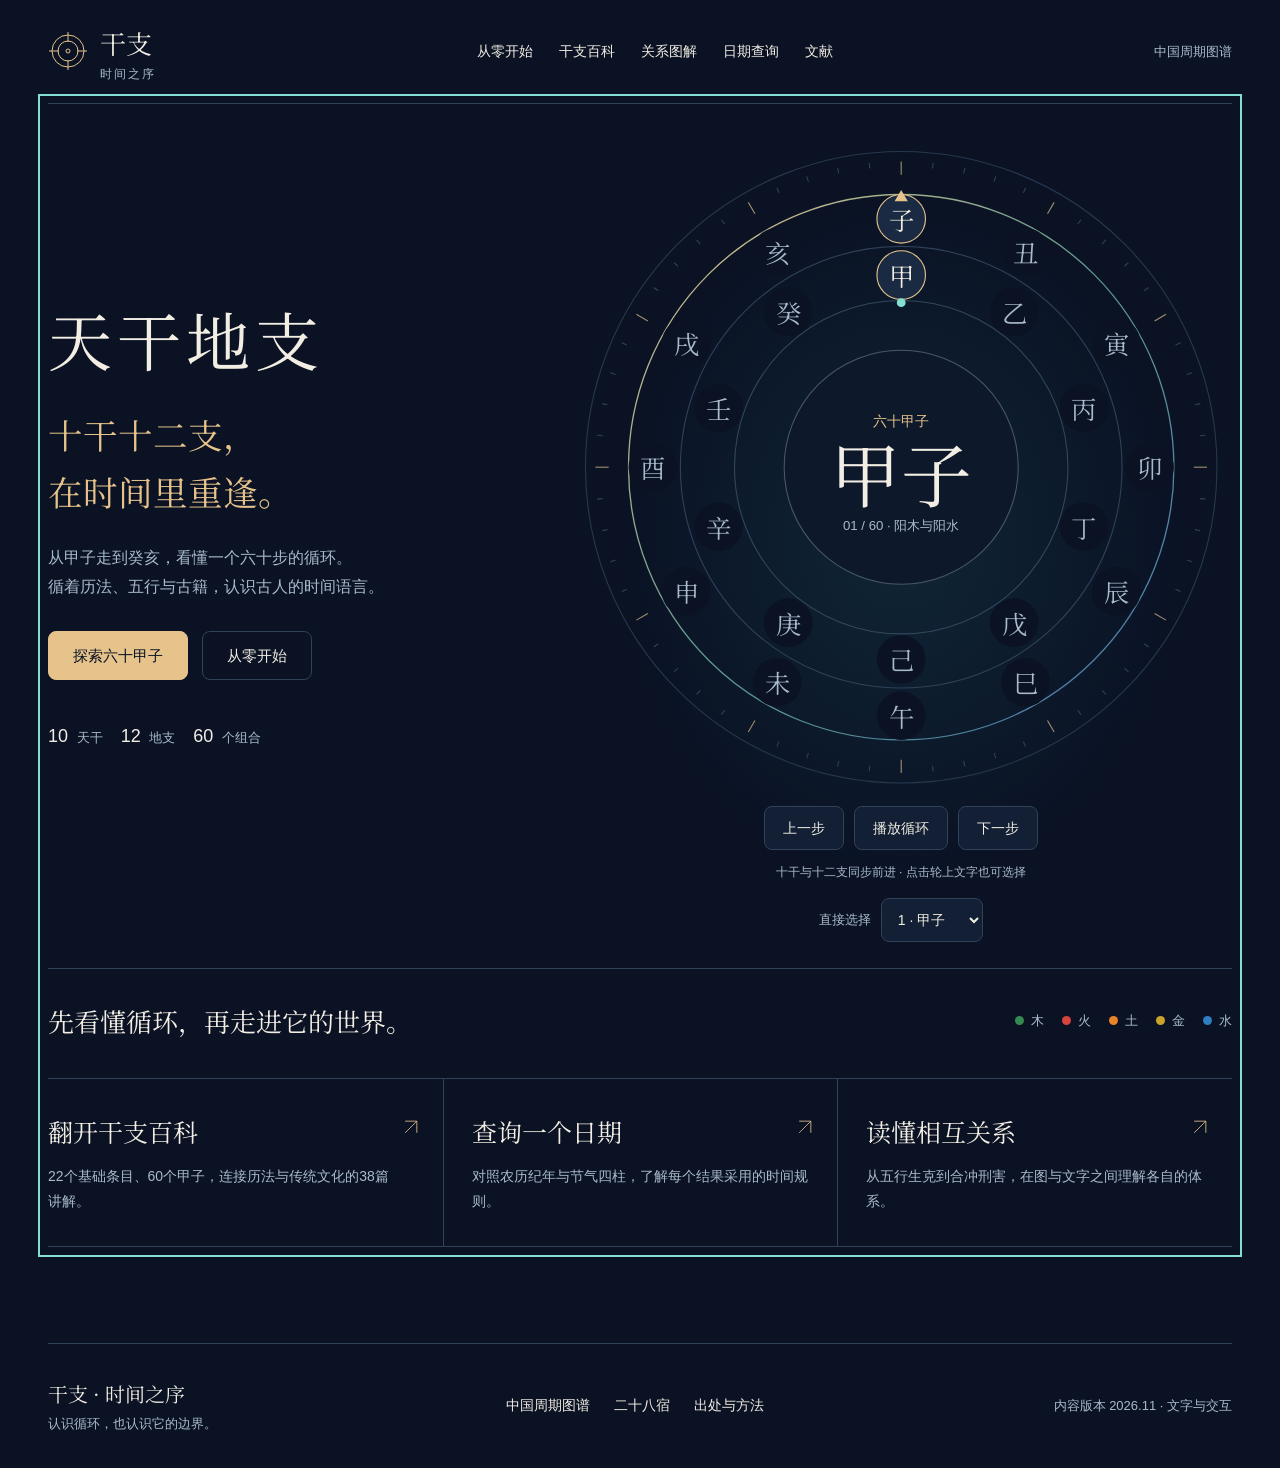
==== ganzhi/index.html @ 9411d193 "feat(ganzhi): build interactive learning and reference website" ====
<!doctype html>
<html lang="zh-CN" data-type="software">
<head>
 <meta charset="utf-8"><meta name="viewport" content="width=device-width,initial-scale=1">
 <meta name="theme-color" content="#0a1224"><meta name="page-type" content="software"><meta name="site-kind" content="software">
 <title>天干地支 · 时间之序</title><meta name="description" content="从十天干、十二地支走进六十甲子。互动循环盘、干支百科、1901—2100日期查询，以及有出处的历法与传统文化讲解。">
 <link rel="icon" href="icon.svg" type="image/svg+xml"><link rel="stylesheet" href="styles.css">
</head>
<body>
 <a class="skip-link" href="#main">跳到正文</a>
 <header class="site-header wrap"><a class="brand" href="#home"><svg viewBox="0 0 40 40" aria-hidden="true"><circle cx="20" cy="20" r="16"/><circle cx="20" cy="20" r="10"/><path d="M20 1v10m0 18v10M1 20h10m18 0h10"/><circle cx="20" cy="20" r="2"/></svg><span>干支<span class="brand-sub">时间之序</span></span></a><nav aria-label="主导航"><a href="#guide/0">从零开始</a><a href="#library">干支百科</a><a href="#relations">关系图解</a><a href="#calendar">日期查询</a><a href="#sources">文献</a></nav><a class="atlas-link" href="../">中国周期图谱</a></header>
 <main id="main" class="wrap" tabindex="-1"><p class="loading" role="status">正在展开时间之序…</p></main>
 <footer class="site-footer wrap"><span>干支 · 时间之序<small>认识循环，也认识它的边界。</small></span><div><a href="../">中国周期图谱</a><a href="../mansions/">二十八宿</a><a href="#sources">出处与方法</a></div><small>内容版本 2026.11 · 文字与交互</small></footer>
 <noscript><p class="wrap">交互需要启用JavaScript。可直接查看<a href="data/content.json">全部文字资料</a>和<a href="data/sources.json">来源清单</a>。</p></noscript>
 <script src="vendor/lunar.js"></script><script type="module" src="app.mjs"></script>
</body></html>
---- ganzhi/styles.css ----
@font-face{font-family:GanZhiSerif;src:url('fonts/noto-serif-sc.woff2') format('woff2');font-display:swap;font-weight:400}
:root{color-scheme:dark;--bg:#0a1224;--panel:#121f34;--raised:#192a42;--ink:#f2eee4;--muted:#a9bacd;--gold:#e6c38b;--cyan:#82dfd2;--line:#304158;--serif:GanZhiSerif,'Noto Serif SC','Songti SC',SimSun,serif;--sans:'Microsoft YaHei','PingFang SC',sans-serif;--radius:14px}
*{box-sizing:border-box}html{scroll-behavior:smooth;scrollbar-color:#627a91 var(--bg);scroll-padding-top:24px}body{margin:0;background:var(--bg);color:var(--ink);font:16px/1.8 var(--sans);-webkit-font-smoothing:antialiased}::selection{background:#e6c38b;color:#0a1224}a{color:inherit;text-decoration:none;text-underline-offset:5px}a:hover{color:var(--cyan)}button,input,select{font:inherit}button,a,input,select{touch-action:manipulation}button{cursor:pointer}button,input,select{color:var(--ink);background:var(--panel);border:1px solid var(--line);border-radius:8px}button{min-height:44px;padding:8px 18px;transition:background .2s,border-color .2s}button:hover{background:var(--raised);border-color:var(--muted)}button:disabled{opacity:.55;cursor:default}input,select{min-height:48px;padding:10px 14px;min-width:0;max-width:100%;caret-color:var(--cyan)}:focus-visible{outline:2px solid var(--cyan);outline-offset:5px}main:focus-visible{outline:2px solid var(--cyan);outline-offset:8px}h1,h2,h3,p{margin:0}h1,h2,h3{text-wrap:balance;font-weight:400}h1,h2{font-family:var(--serif)}h1{font-size:clamp(36px,4.4vw,64px);line-height:1.35}h2{font-size:clamp(25px,2.5vw,36px);line-height:1.5}h3{font-size:20px}p+p{margin-top:16px}small,.small{font-size:13px;line-height:1.8;color:var(--muted)}.wrap{width:min(1320px,calc(100% - 96px));margin-inline:auto}.skip-link{position:fixed;top:-80px;left:12px;background:var(--ink);color:var(--bg);padding:10px;z-index:99}.skip-link:focus{top:10px}.site-header{display:flex;align-items:center;gap:32px;min-height:104px;border-bottom:1px solid var(--line)}.brand{display:flex;align-items:center;gap:12px;font-family:var(--serif);font-size:26px;white-space:nowrap}.brand svg{width:40px;height:40px;fill:none;stroke:var(--gold);stroke-width:1}.brand-sub{font:12px var(--sans);color:var(--muted);display:block;letter-spacing:.16em}.site-header nav{display:flex;gap:26px;margin-inline:auto}.site-header nav a{font-size:14px;min-height:44px;display:flex;align-items:center;position:relative}.site-header nav a[aria-current=page]{color:var(--gold)}.site-header nav a[aria-current=page]:after{content:'';position:absolute;bottom:0;left:0;right:0;height:1px;background:var(--gold)}.atlas-link{font-size:13px;color:var(--muted)}.site-footer{border-top:1px solid var(--line);padding-block:32px;display:flex;align-items:center;justify-content:space-between;gap:24px;margin-top:96px}.site-footer>span{font-family:var(--serif);font-size:20px}.site-footer small{display:block;font-family:var(--sans)}.site-footer div{display:flex;gap:24px;font-size:14px}.loading{padding:120px 0}.button{display:inline-flex;align-items:center;justify-content:center;min-height:48px;padding:10px 24px;border:1px solid var(--line);border-radius:8px;font-size:15px}.button.primary{background:var(--gold);color:var(--bg);border-color:var(--gold)}.button.primary:hover{background:#f5d9aa;color:var(--bg)}.actions{display:flex;gap:14px;flex-wrap:wrap;margin-top:30px}.text-link{color:var(--cyan);border-bottom:1px solid #427d7c;padding-block:8px;display:inline-block}.hero{display:grid;grid-template-columns:.85fr 1.15fr;gap:32px;align-items:center;min-height:660px;padding:32px 0 26px}.hero-copy{padding-bottom:30px}.hero-copy h1{font-size:clamp(54px,5vw,76px);letter-spacing:.08em}.hero-subtitle{font:clamp(24px,2.7vw,39px)/1.65 var(--serif);color:var(--gold);margin-top:24px}.hero-desc{color:var(--muted);max-width:30em;margin-top:24px;font-size:16px}.hero-copy .fact{margin-top:40px;font-size:13px;color:var(--muted)}.hero-copy .fact span{color:var(--ink);font-size:18px;margin-inline:5px}.wheel-shell{position:relative;min-width:0;text-align:center;isolation:isolate}.wheel-shell:before{content:'';position:absolute;inset:7%;border-radius:50%;background:radial-gradient(ellipse,#277b8330,transparent 70%);z-index:-1}.wheel-svg{display:block;width:100%;height:auto;overflow:visible}.wheel-svg text{font-family:var(--serif);text-anchor:middle;dominant-baseline:central;fill:var(--muted);font-size:23px}.wheel-svg .center-name{font-size:64px;fill:var(--ink)}.wheel-svg .center-sub{font:13px var(--sans);fill:var(--gold)}.wheel-svg .center-step{font:12px var(--sans);fill:var(--muted)}.wheel-label.active text{fill:var(--ink)}.wheel-label circle{fill:var(--bg);stroke:transparent}.wheel-label.active circle{fill:var(--raised);stroke:var(--gold)}.wheel-label{cursor:pointer}.wheel-label:focus-visible{outline:2px solid var(--cyan);outline-offset:3px}.wheel-label:focus-visible circle{stroke:var(--cyan);stroke-width:3}.wheel-arm{transition:transform .7s cubic-bezier(.16,1,.3,1);transform-origin:300px 300px}.wheel-controls{display:flex;align-items:center;justify-content:center;gap:10px;margin-top:8px}.wheel-controls button{font-size:14px;min-width:78px}.wheel-caption{font-size:12px;color:var(--muted);margin-top:12px}.element-key{display:flex;gap:18px;flex-wrap:wrap}.element-key span{display:inline-flex;gap:7px;align-items:center;font-size:13px;color:var(--muted)}.dot{display:inline-block;width:9px;height:9px;border-radius:50%;background:var(--element)}.home-intro{border-top:1px solid var(--line);padding-top:32px;display:flex;justify-content:space-between;align-items:center;gap:24px}.home-intro h2{font-size:26px}.home-paths{display:grid;grid-template-columns:repeat(3,1fr);margin-top:38px;border-top:1px solid var(--line);border-bottom:1px solid var(--line)}.path-link{padding:30px 24px 32px 0;position:relative}.path-link+.path-link{border-left:1px solid var(--line);padding-left:28px}.path-link h3{font-family:var(--serif);font-size:25px}.path-link p{color:var(--muted);font-size:14px;margin-top:10px;max-width:25em}.path-link svg{width:20px;height:20px;position:absolute;right:22px;top:38px;fill:none;stroke:var(--gold)}.page-top{padding:54px 0 34px;display:flex;align-items:end;justify-content:space-between;gap:36px}.page-top p{max-width:32em;color:var(--muted);font-size:15px}.page-top h1{max-width:17em}.search-row{display:flex;gap:12px;margin-bottom:20px}.search-row input{flex:1;min-width:0}.search-row select{max-width:220px}.filters{display:flex;gap:8px;flex-wrap:wrap;margin-bottom:14px}.filters button[aria-pressed=true]{background:var(--gold);color:var(--bg);border-color:var(--gold)}.result-status{color:var(--muted);font-size:13px;margin-bottom:18px}.results{display:grid;grid-template-columns:repeat(3,minmax(0,1fr));gap:0 28px}.result{display:block;padding:22px 0;border-top:1px solid var(--line);min-width:0}.result h2{font-size:23px}.result p{color:var(--muted);font-size:14px;margin-top:8px}.result .result-meta{display:flex;gap:12px;color:var(--gold);font-size:12px;margin-top:10px}.empty{padding:64px 0}.read-layout{display:grid;grid-template-columns:210px minmax(0,760px);gap:70px;justify-content:center;padding-top:48px}.read-aside{align-self:start;position:sticky;top:28px}.read-aside>p{font-size:14px;color:var(--muted);margin-bottom:18px}.read-aside a{display:block;padding:8px 0;font-size:14px}.read-aside .toc{margin-top:24px;border-top:1px solid var(--line);padding-top:12px}.article-header{padding-bottom:28px;border-bottom:1px solid var(--line)}.article-header .pronunciation{color:var(--gold);font-size:15px;margin-top:16px}.article-lead{font-size:20px;color:var(--muted);margin-top:20px;line-height:1.9}.article section{padding-top:38px}.article section h2{font-size:27px;margin-bottom:16px}.article section p{font-size:17px;line-height:2;max-width:72ch}.refs{display:flex;gap:12px;flex-wrap:wrap;margin-top:20px}.refs a{font-size:12px;color:var(--cyan);border-bottom:1px solid #345e65;overflow-wrap:anywhere}.evidence-label{font-size:12px;color:var(--gold);margin-top:14px}.related{margin-top:42px;padding-top:24px;border-top:1px solid var(--line)}.related>div{display:flex;gap:12px;flex-wrap:wrap;margin-top:18px}.related a{padding:8px 14px;background:var(--panel);border-radius:8px;font-size:14px}.cycle-layout{display:grid;grid-template-columns:1.1fr 1fr;gap:60px;align-items:center}.cycle-info h1{font-size:64px}.cycle-info .cycle-order{font-size:14px;color:var(--gold);margin-top:12px}.attribute-grid{display:grid;grid-template-columns:1fr 1fr;gap:0 22px;margin:28px 0}.attribute{padding:14px 0;border-top:1px solid var(--line)}.attribute dt{font-size:13px;color:var(--muted)}.attribute dd{margin:4px 0 0;font-size:22px;display:flex;gap:10px;align-items:center}.cycle-info>p{color:var(--muted);font-size:15px}.cycle-rail{display:grid;grid-template-columns:repeat(10,1fr);gap:8px;margin-top:38px}.cycle-rail a{display:flex;align-items:center;justify-content:center;min-height:44px;border:1px solid var(--line);border-radius:6px;font-family:var(--serif);font-size:18px}.cycle-rail a[aria-current=true]{color:var(--bg);background:var(--gold);border-color:var(--gold)}.guide-layout{display:grid;grid-template-columns:1fr 1.05fr;gap:70px;align-items:center;padding-top:36px;min-height:610px}.guide-progress{display:flex;gap:10px;padding-top:32px}.guide-progress a{min-height:44px;min-width:44px;display:grid;place-items:center;border-bottom:1px solid var(--line);color:var(--muted)}.guide-progress a[aria-current=step]{color:var(--gold);border-color:var(--gold)}.guide-copy p{font-size:19px;color:var(--muted);margin-top:26px;line-height:2}.guide-copy h1{font-size:44px}.guide-nav{display:flex;justify-content:space-between;margin-top:30px;border-top:1px solid var(--line);padding-top:24px}.source-list{max-width:1000px}.source-item{padding:28px 0;border-top:1px solid var(--line);scroll-margin-top:30px}.source-item h2{font-size:25px}.source-item p{font-size:15px;color:var(--muted);margin-top:10px}.source-item .status{display:inline-block;font-size:12px;color:var(--cyan);margin-top:10px}.source-item a{color:var(--cyan);overflow-wrap:anywhere}.method-note{background:var(--panel);border-radius:var(--radius);padding:26px 30px;margin:0 0 32px}.method-note p{color:var(--muted);font-size:15px;margin-top:10px}.calendar-layout{display:grid;grid-template-columns:330px 1fr;gap:52px;align-items:start}.calendar-form{background:var(--panel);padding:28px;border-radius:var(--radius)}.calendar-form label{display:block;margin-top:22px;font-size:14px}.calendar-form label:first-of-type{margin-top:0}.calendar-form input,.calendar-form select{width:100%;margin-top:8px;background:var(--bg)}.calendar-form button{width:100%;margin-top:26px;background:var(--gold);color:var(--bg);border-color:var(--gold)}.calendar-form .small{margin-top:20px}.calendar-result h2{font-size:27px}.civil-result{padding:0 0 26px;border-bottom:1px solid var(--line)}.civil-result .civil-date{font-size:22px;margin-top:14px}.civil-result p{color:var(--muted);font-size:14px;margin-top:10px}.pillars{display:grid;grid-template-columns:repeat(4,1fr);gap:14px;margin-top:24px}.pillar{text-align:center;padding:18px 6px;background:var(--panel);border-radius:12px}.pillar small{display:block}.pillar a{font-family:var(--serif);font-size:38px;color:var(--gold);display:block;min-height:50px}.solar-result{padding-top:30px}.calendar-result details{border-top:1px solid var(--line);margin-top:28px;padding-top:18px}.calendar-result summary{cursor:pointer;min-height:44px;color:var(--cyan)}.calendar-result details p{font-size:14px;color:var(--muted)}.notice{padding:18px 22px;background:var(--raised);border-radius:10px;font-size:14px;margin-top:20px}.error{color:#ffbcae}.relations-layout{display:grid;grid-template-columns:1fr 1fr;gap:64px;align-items:start}.relation-svg{width:100%;height:auto}.relation-svg text{fill:var(--ink);font:21px var(--serif);text-anchor:middle;dominant-baseline:central}.relation-svg circle{fill:var(--panel);stroke:var(--line)}.relation-svg .relation-line{stroke:var(--cyan);stroke-width:2;opacity:.65}.relation-options{display:flex;flex-wrap:wrap;gap:8px}.relation-options button[aria-pressed=true]{background:var(--gold);color:var(--bg)}.relation-table{display:grid;grid-template-columns:repeat(2,1fr);gap:0 20px;margin-top:24px}.relation-table p{padding:12px 0;border-top:1px solid var(--line);font-size:23px;font-family:var(--serif);margin:0}.relation-text{font-size:15px;color:var(--muted);margin-top:24px}.scroll-top{margin-top:40px;font-size:14px}.sr-only{position:absolute;width:1px;height:1px;padding:0;margin:-1px;overflow:hidden;clip:rect(0,0,0,0);white-space:nowrap;border:0}
@media(min-width:1500px){.hero{min-height:720px}}@media(max-width:1100px){.wrap{width:calc(100% - 56px)}.site-header{gap:20px;flex-wrap:wrap;padding-block:20px}.site-header nav{gap:20px}.atlas-link{display:none}.hero{gap:10px;min-height:600px}.hero-copy h1{font-size:54px}.cycle-layout{gap:30px}.read-layout{gap:36px;grid-template-columns:170px minmax(0,1fr)}.calendar-layout{gap:28px;grid-template-columns:290px 1fr}.pillars{gap:8px}.pillar a{font-size:30px}.guide-layout{gap:20px}}
@media(max-width:760px){.wrap{width:calc(100% - 36px)}.site-header{padding:20px 0 10px;gap:15px}.brand{font-size:23px}.brand-sub{display:inline;margin-left:12px}.site-header nav{width:100%;gap:0;justify-content:space-between;margin:0}.site-header nav a{font-size:13px}.hero{display:flex;flex-direction:column;gap:6px;padding:38px 0 28px;min-height:0;align-items:stretch}.hero-copy{padding:0}.hero-copy h1{font-size:54px}.hero-subtitle{font-size:27px;margin-top:14px}.hero-subtitle br{display:none}.hero-desc{font-size:14px;margin-top:16px;max-width:32em}.hero-copy .fact{margin-top:20px}.actions{margin-top:24px;gap:10px}.button{font-size:14px;padding:10px 18px}.hero .wheel-shell{margin-top:12px}.wheel-controls{gap:8px}.wheel-controls button{font-size:13px;min-width:74px;padding-inline:10px}.home-intro{display:block;padding-top:26px}.home-intro .element-key{margin-top:18px}.home-paths{display:block;margin-top:28px}.path-link{display:block;padding:24px 30px 24px 0}.path-link+.path-link{border-left:0;border-top:1px solid var(--line);padding-left:0}.path-link h3{font-size:23px}.site-footer{display:block;margin-top:64px;padding-block:26px}.site-footer div{gap:18px;flex-wrap:wrap;margin:20px 0}.page-top{padding:36px 0 26px;display:block}.page-top p{margin-top:16px}.page-top h1{font-size:36px}.search-row{flex-wrap:wrap;gap:8px}.search-row input{flex-basis:70%}.search-row select{max-width:100%;width:100%}.results{grid-template-columns:1fr;gap:0}.result{padding:20px 0}.result h2{font-size:23px}.read-layout{display:flex;flex-direction:column;gap:24px;padding-top:26px}.read-aside{position:static;width:100%}.read-aside>p{display:none}.read-aside .toc{display:none}.read-aside a{display:inline-block;margin-right:20px}.article-lead{font-size:18px}.article section p{font-size:16px;line-height:2}.article section h2{font-size:25px}.article section{padding-top:30px}.cycle-layout{display:flex;flex-direction:column-reverse;gap:16px}.cycle-info{width:100%}.cycle-info h1{font-size:52px}.attribute-grid{margin:20px 0}.cycle-rail{grid-template-columns:repeat(5,1fr);gap:7px;margin-top:26px}.guide-layout{display:flex;flex-direction:column;gap:8px;min-height:0;padding-top:24px;align-items:stretch}.guide-copy h1{font-size:35px}.guide-copy p{font-size:17px;margin-top:18px}.guide-progress{padding-top:24px}.guide-nav{margin-top:26px}.calendar-layout{display:block}.calendar-form{padding:22px}.calendar-result{margin-top:32px}.pillars{gap:7px}.pillar a{font-size:31px}.pillar{padding:16px 4px}.method-note{padding:22px}.relations-layout{display:flex;flex-direction:column-reverse;gap:20px}.relation-table p{font-size:22px}.source-item h2{font-size:23px}.source-item{padding-block:24px}.home-intro h2{font-size:24px}.wheel-caption{font-size:12px}.relation-options button{font-size:13px;padding-inline:12px}}
@media(prefers-reduced-motion:reduce){html{scroll-behavior:auto}*,*:before,*:after{animation:none!important;transition:none!important}}
@media print{body{background:white;color:black}.site-header,.site-footer,.read-aside,.wheel-controls,.actions{display:none}.wrap{width:100%}.read-layout{display:block}.article p,.article-lead,small{color:#222}.article section{break-inside:avoid}a{color:#222;text-decoration:underline}h1,h2{color:black}}

.wheel-select{display:flex;justify-content:center;align-items:center;gap:10px;margin-top:14px;font-size:13px;color:var(--muted)}.wheel-select select{min-height:44px;padding:6px 12px;font-size:14px}.hero-copy .fact span:first-child{margin-left:0}@media(max-width:760px){.wheel-svg .center-sub{font-size:19px}.wheel-svg .center-step{font-size:19px}.wheel-svg text{font-size:25px}}

.toc-mobile{display:none}.toc-mobile summary{cursor:pointer;color:var(--cyan);min-height:44px;padding-block:8px}.toc-mobile a{display:block;min-height:44px;padding-block:8px;font-size:14px}.article section:focus{outline-offset:8px}@media(max-width:760px){.toc-mobile{display:block;border-block:1px solid var(--line);padding:8px 0;margin-bottom:24px}}
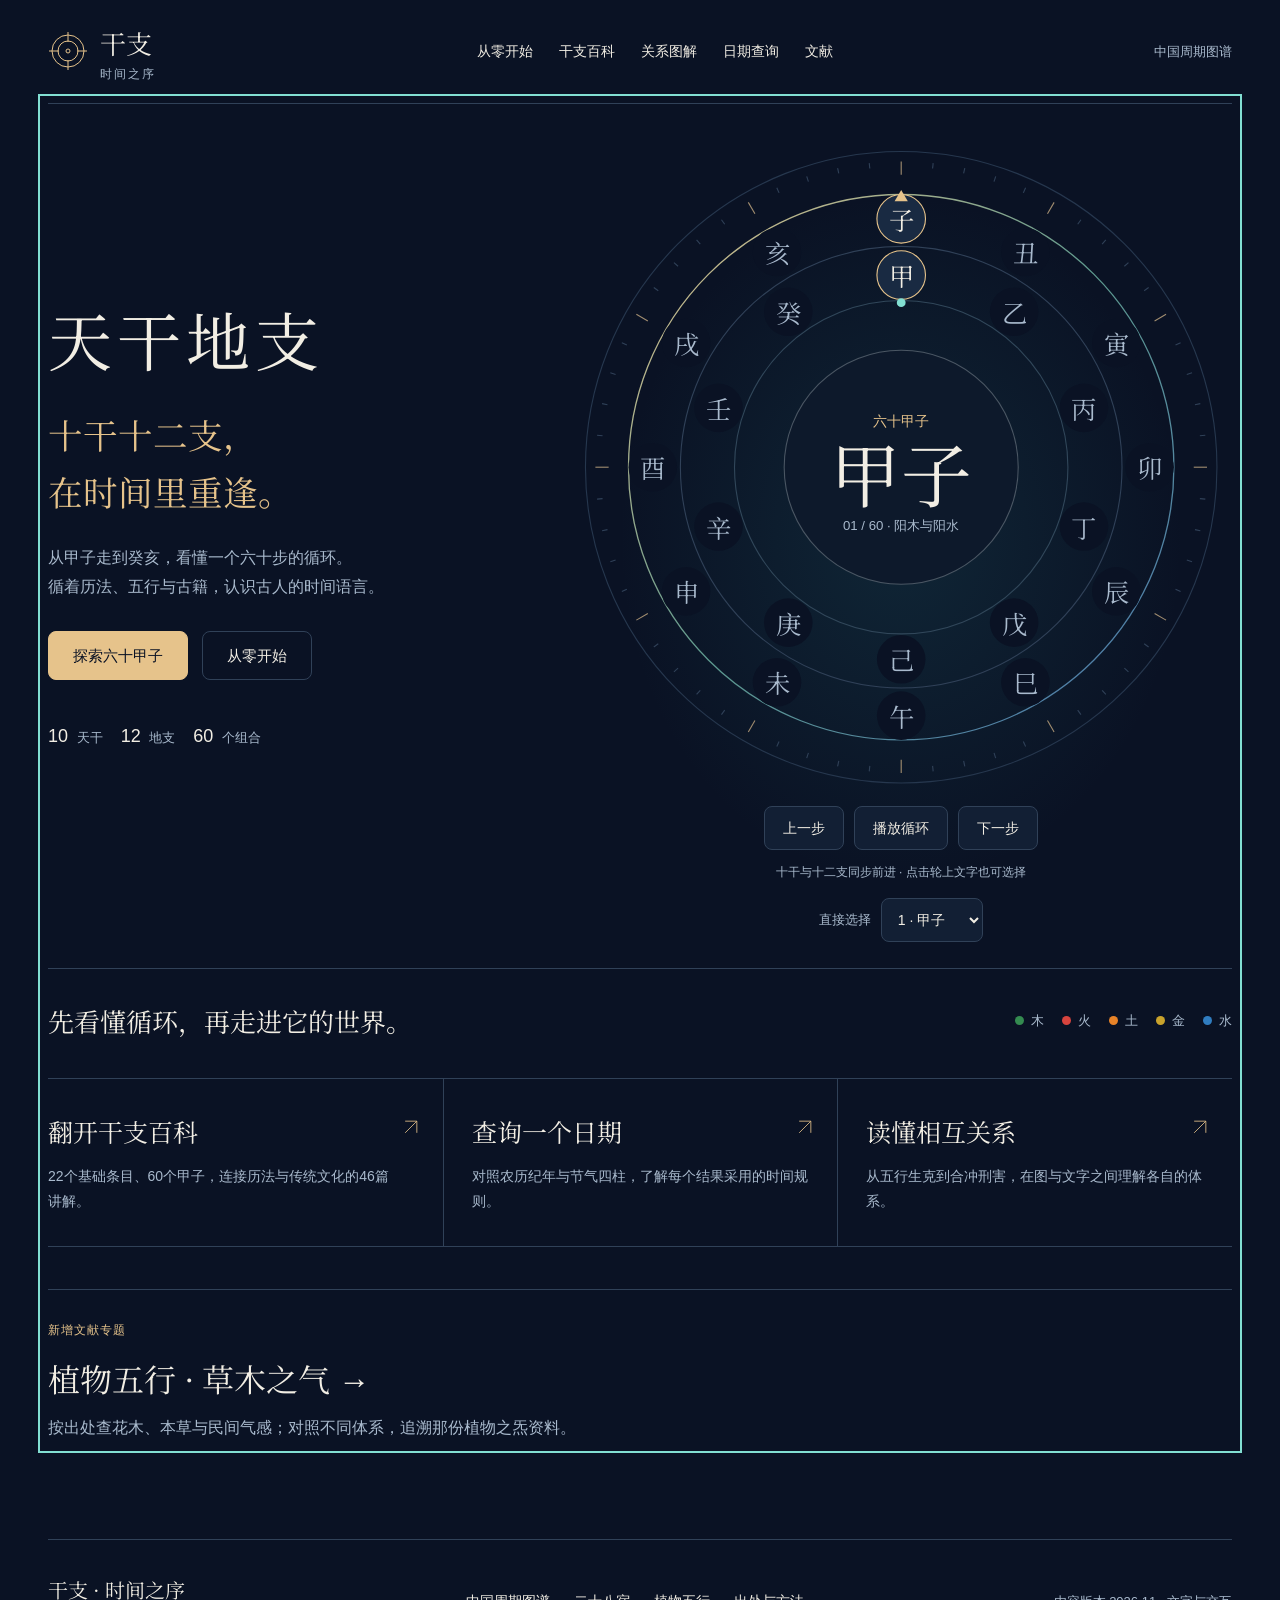
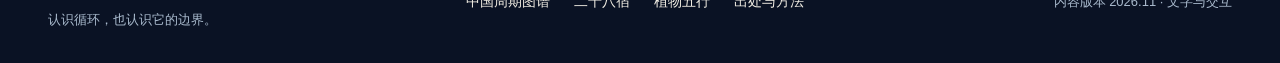
==== commit 3142ed21: "feat: add source-specific plant qi and five-phase research topic" ====
--- a/ganzhi/index.html
+++ b/ganzhi/index.html
@@ -10,7 +10,7 @@
  <a class="skip-link" href="#main">跳到正文</a>
  <header class="site-header wrap"><a class="brand" href="#home"><svg viewBox="0 0 40 40" aria-hidden="true"><circle cx="20" cy="20" r="16"/><circle cx="20" cy="20" r="10"/><path d="M20 1v10m0 18v10M1 20h10m18 0h10"/><circle cx="20" cy="20" r="2"/></svg><span>干支<span class="brand-sub">时间之序</span></span></a><nav aria-label="主导航"><a href="#guide/0">从零开始</a><a href="#library">干支百科</a><a href="#relations">关系图解</a><a href="#calendar">日期查询</a><a href="#sources">文献</a></nav><a class="atlas-link" href="../">中国周期图谱</a></header>
  <main id="main" class="wrap" tabindex="-1"><p class="loading" role="status">正在展开时间之序…</p></main>
- <footer class="site-footer wrap"><span>干支 · 时间之序<small>认识循环，也认识它的边界。</small></span><div><a href="../">中国周期图谱</a><a href="../mansions/">二十八宿</a><a href="#sources">出处与方法</a></div><small>内容版本 2026.11 · 文字与交互</small></footer>
+ <footer class="site-footer wrap"><span>干支 · 时间之序<small>认识循环，也认识它的边界。</small></span><div><a href="../">中国周期图谱</a><a href="../mansions/">二十八宿</a><a href="#plants">植物五行</a><a href="#sources">出处与方法</a></div><small>内容版本 2026.11 · 文字与交互</small></footer>
  <noscript><p class="wrap">交互需要启用JavaScript。可直接查看<a href="data/content.json">全部文字资料</a>和<a href="data/sources.json">来源清单</a>。</p></noscript>
  <script src="vendor/lunar.js"></script><script type="module" src="app.mjs"></script>
 </body></html>
--- a/ganzhi/styles.css
+++ b/ganzhi/styles.css
@@ -9,3 +9,13 @@
 .wheel-select{display:flex;justify-content:center;align-items:center;gap:10px;margin-top:14px;font-size:13px;color:var(--muted)}.wheel-select select{min-height:44px;padding:6px 12px;font-size:14px}.hero-copy .fact span:first-child{margin-left:0}@media(max-width:760px){.wheel-svg .center-sub{font-size:19px}.wheel-svg .center-step{font-size:19px}.wheel-svg text{font-size:25px}}
 
 .toc-mobile{display:none}.toc-mobile summary{cursor:pointer;color:var(--cyan);min-height:44px;padding-block:8px}.toc-mobile a{display:block;min-height:44px;padding-block:8px;font-size:14px}.article section:focus{outline-offset:8px}@media(max-width:760px){.toc-mobile{display:block;border-block:1px solid var(--line);padding:8px 0;margin-bottom:24px}}
+
+[hidden]{display:none!important}
+.read-aside .toc{max-height:calc(100vh - 220px);overflow-y:auto;padding-right:12px;overscroll-behavior:contain}
+.school-reader{margin:28px 0 12px;padding:22px 0;border-bottom:1px solid var(--line);display:grid;grid-template-columns:auto minmax(180px,280px);gap:14px 24px;align-items:center}.school-reader label{font-size:18px;color:var(--gold)}.school-reader p{grid-column:1/-1;font-size:14px;color:var(--muted)}.school-reader a{color:var(--cyan);text-decoration:underline}.school-reader select{width:100%}
+.reference-table{overflow-x:auto;margin-top:24px;max-width:100%;border-block:1px solid var(--line)}.reference-table table{width:100%;border-collapse:collapse;font-size:15px;line-height:1.8;text-align:left}.reference-table th,.reference-table td{padding:13px 16px;border-bottom:1px solid var(--line);white-space:normal;min-width:90px}.reference-table thead th{color:var(--gold);font-weight:400;background:var(--panel)}.reference-table tbody th{font-weight:400;color:var(--cyan)}.reference-table tr:last-child>*{border-bottom:0}
+@media(max-width:760px){.school-reader{grid-template-columns:1fr;gap:10px}.school-reader p{grid-column:auto}.toc-mobile{margin-top:22px}.reference-table th,.reference-table td{padding:10px;min-width:78px;font-size:14px}}
+/* Plant dossier: source-first reading, using the site's five semantic colors. */
+.plant-hero{display:grid;grid-template-columns:1.2fr .8fr;gap:60px;padding:68px 0 52px;align-items:center}.plant-kicker{font-size:12px!important;color:var(--gold)!important;letter-spacing:.08em;margin-bottom:12px}.plant-hero h1{font-size:clamp(46px,5.5vw,80px);line-height:1.35}.plant-lead{color:var(--muted);font-size:18px;line-height:1.9;margin-top:24px}.plant-palette{padding:30px 0 10px;border-top:1px solid var(--line)}.plant-palette>p{font:27px/1.65 var(--serif)}.plant-palette>div{display:flex;gap:12px;height:220px;align-items:end;margin:28px 0 20px}.plant-palette>div>span{flex:1;display:flex;flex-direction:column;align-items:center;gap:18px}.plant-palette i{width:100%;height:calc(110px + var(--order)*17px);display:block;background:linear-gradient(0deg,color-mix(in srgb,var(--element) 16%,transparent),var(--element));border-top:2px solid var(--element);border-radius:60px 60px 2px 2px}.plant-palette b{font:25px var(--serif)}.plant-status{display:flex;gap:22px;align-items:center;border-block:1px solid var(--line);padding:20px 0;font-size:14px}.plant-status>span{color:var(--gold);white-space:nowrap}.plant-status>p{color:var(--muted);flex:1}.plant-status>a{color:var(--cyan);padding:8px 0}.plant-intro,.plant-index,.plant-matrix{padding-top:60px;scroll-margin-top:30px}.plant-intro>p,.plant-matrix>p{color:var(--muted);max-width:65ch;margin-top:14px}.plant-reading{display:grid;grid-template-columns:repeat(3,minmax(0,1fr));gap:32px;margin-top:32px}.plant-reading a{border-top:1px solid var(--line);padding-top:20px}.plant-reading span{color:var(--gold);font-size:12px}.plant-reading h3{font:23px/1.6 var(--serif);margin-top:8px}.plant-reading p{font-size:14px;color:var(--muted);margin-top:10px}.plant-section-heading{display:flex;justify-content:space-between;align-items:center;gap:20px;margin-bottom:24px}.plant-filters{display:grid;grid-template-columns:1.3fr 1fr .8fr auto;align-items:end;gap:16px}.plant-filters label{display:flex;flex-direction:column;gap:10px;font-size:14px;color:var(--muted)}.plant-filters input,.plant-filters select{width:100%;font-size:15px}.plant-filter-note{font-size:13px;color:var(--muted);margin:14px 0 8px}.plant-row{display:grid;grid-template-columns:minmax(0,1fr) 190px 105px;gap:32px;padding:26px 0;border-top:1px solid var(--line);align-items:center}.plant-row h3{font:27px var(--serif)}.plant-row h3 span{font:16px var(--sans);color:var(--gold);padding-left:6px}.plant-row p:not(.plant-kicker){color:var(--muted);font-size:14px;margin-top:10px;max-width:55ch}.plant-classification>div{display:flex;flex-wrap:wrap;gap:8px;margin-top:6px}.phase-chip{display:inline-flex;align-items:center;gap:8px;font-size:17px;color:var(--ink);white-space:nowrap}.phase-chip i{display:inline-block;width:10px;height:10px;border-radius:50%;background:var(--element);box-shadow:0 0 0 4px color-mix(in srgb,var(--element) 14%,transparent)}.plant-unset{font-size:15px;color:var(--muted)}.plant-read{font-size:14px;color:var(--cyan);min-height:44px;display:flex;align-items:center}.plant-matrix caption{text-align:left;padding-bottom:16px;color:var(--muted);font-size:14px}.plant-matrix table{min-width:660px}.plant-matrix td a{display:block;min-height:44px;padding:8px 0;color:var(--ink);font:21px var(--serif)}.plant-matrix td small{display:block;font:12px/1.8 var(--sans);color:var(--muted)}.plant-matrix th:first-child{min-width:145px}.plant-home-link{margin-top:42px;padding-top:30px;border-top:1px solid var(--line)}.plant-home-link>p:last-child{color:var(--muted);margin-top:12px}.library-topic-link{margin-bottom:24px}.plant-detail .attribute dd{flex-wrap:wrap}.plant-detail .article-header .plant-kicker{margin-bottom:20px}.plant-detail .article{min-width:0}
+@media(max-width:1000px){.plant-filters{grid-template-columns:1fr 1fr}.plant-hero{gap:32px}.plant-row{grid-template-columns:minmax(0,1fr) 170px;gap:18px}.plant-read{grid-column:1/-1}.plant-status{flex-wrap:wrap}.plant-status p{flex-basis:65%}}
+@media(max-width:760px){.plant-hero{grid-template-columns:1fr;padding:36px 0;gap:34px}.plant-hero h1{font-size:52px}.plant-lead{font-size:16px}.plant-palette>div{height:120px;gap:16px;margin-top:18px}.plant-palette i{height:calc(38px + var(--order)*8px)}.plant-palette>p{font-size:21px}.plant-palette>p br{display:none}.plant-palette>p small{margin-left:14px}.plant-status{display:block}.plant-status>p{margin:10px 0}.plant-status>a{display:inline-block}.plant-reading{grid-template-columns:1fr;gap:24px}.plant-intro,.plant-index,.plant-matrix{padding-top:40px}.plant-section-heading{display:block}.plant-section-heading>span{display:block;margin-top:10px}.plant-filters{grid-template-columns:1fr;gap:14px}.plant-row{grid-template-columns:1fr;gap:12px}.plant-classification{border-left:2px solid var(--line);padding-left:16px}.plant-row p:not(.plant-kicker){margin-top:8px}.plant-read{grid-column:auto}.plant-row h3{font-size:26px}.plant-detail .attribute-grid{grid-template-columns:1fr 1fr;gap:14px}.plant-home-link h2{font-size:25px}}
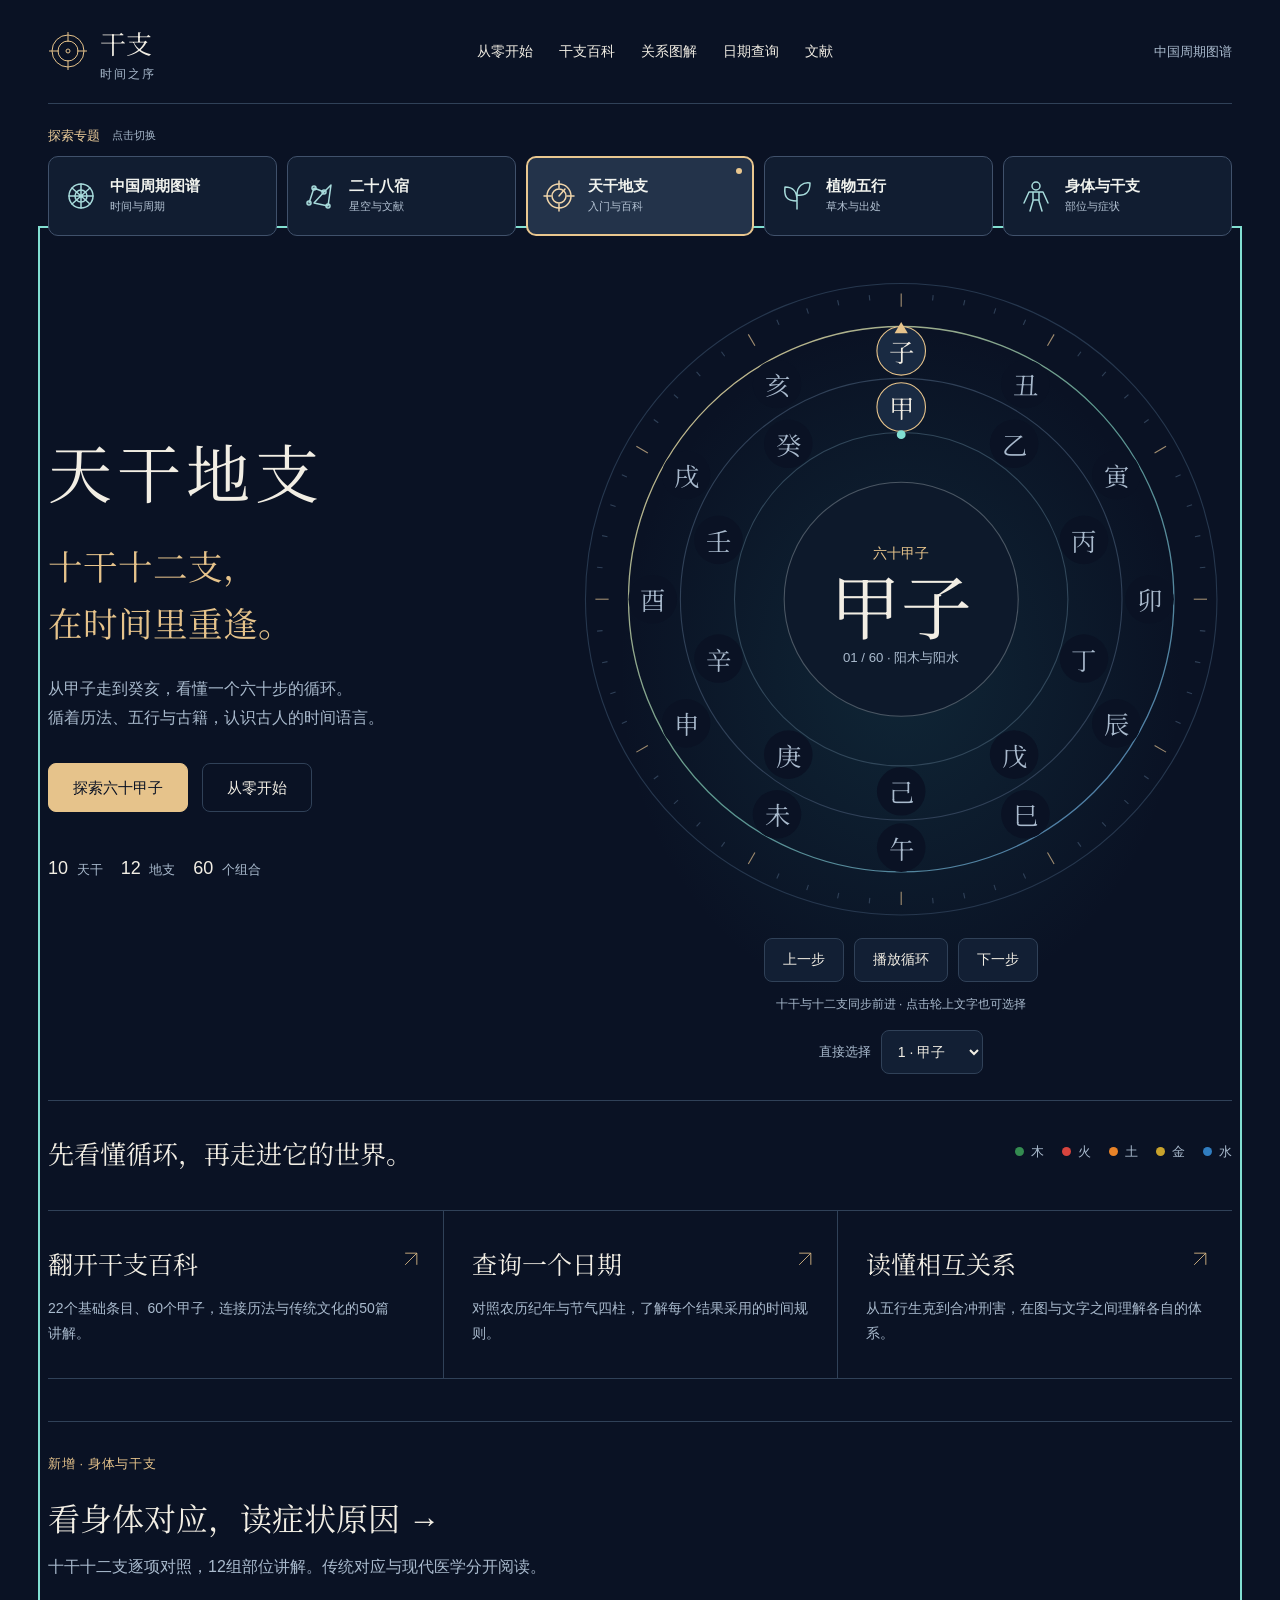
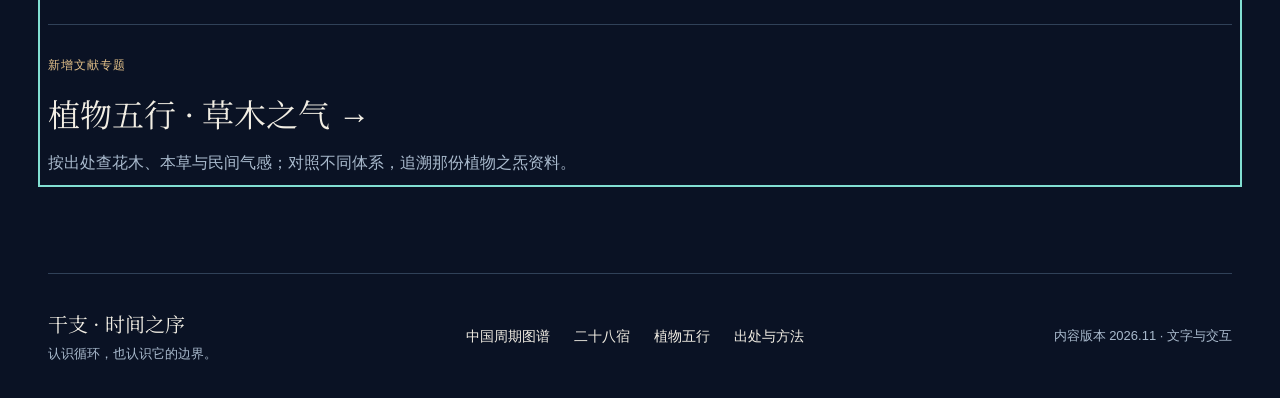
==== commit 13dea66c: "feat: explain body correspondences and add prominent topic navigation" ====
--- a/ganzhi/index.html
+++ b/ganzhi/index.html
@@ -5,12 +5,13 @@
  <meta name="theme-color" content="#0a1224"><meta name="page-type" content="software"><meta name="site-kind" content="software">
  <title>天干地支 · 时间之序</title><meta name="description" content="从十天干、十二地支走进六十甲子。互动循环盘、干支百科、1901—2100日期查询，以及有出处的历法与传统文化讲解。">
  <link rel="icon" href="icon.svg" type="image/svg+xml"><link rel="stylesheet" href="styles.css">
-</head>
+<link rel="stylesheet" href="../shared/topics.css"></head>
 <body>
  <a class="skip-link" href="#main">跳到正文</a>
  <header class="site-header wrap"><a class="brand" href="#home"><svg viewBox="0 0 40 40" aria-hidden="true"><circle cx="20" cy="20" r="16"/><circle cx="20" cy="20" r="10"/><path d="M20 1v10m0 18v10M1 20h10m18 0h10"/><circle cx="20" cy="20" r="2"/></svg><span>干支<span class="brand-sub">时间之序</span></span></a><nav aria-label="主导航"><a href="#guide/0">从零开始</a><a href="#library">干支百科</a><a href="#relations">关系图解</a><a href="#calendar">日期查询</a><a href="#sources">文献</a></nav><a class="atlas-link" href="../">中国周期图谱</a></header>
+<!-- topic-switcher:start --><nav class="topic-switcher" aria-label="专题切换" data-topic-site="ganzhi"><p>探索专题<span>点击切换</span></p><div><a href="../" data-topic="atlas"><svg viewBox="0 0 32 32" aria-hidden="true"><circle cx="16" cy="16" r="12"/><path d="M4 16h24M16 4v24M7 8l18 16M7 24 25 8"/><circle cx="16" cy="16" r="6"/></svg><span><strong>中国周期图谱</strong><small>时间与周期</small></span></a><a href="../mansions/" data-topic="mansions"><svg viewBox="0 0 32 32" aria-hidden="true"><path d="m5 23 5-15 10 4 7-7-3 21-14-3 10-11"/><circle cx="10" cy="8" r="2"/><circle cx="20" cy="12" r="2"/><circle cx="24" cy="26" r="2"/><circle cx="5" cy="23" r="2"/></svg><span><strong>二十八宿</strong><small>星空与文献</small></span></a><a href="#home" data-topic="ganzhi"><svg viewBox="0 0 32 32" aria-hidden="true"><circle cx="16" cy="16" r="12"/><circle cx="16" cy="16" r="7"/><path d="M16 1v7m0 16v7M1 16h7m16 0h7M16 16l6-7"/></svg><span><strong>天干地支</strong><small>入门与百科</small></span></a><a href="#plants" data-topic="plants"><svg viewBox="0 0 32 32" aria-hidden="true"><path d="M16 29V13M16 21C5 21 3 16 4 7c9 0 12 5 12 14Zm0-6C16 6 22 2 29 3c0 9-4 13-13 12Z"/></svg><span><strong>植物五行</strong><small>草木与出处</small></span></a><a href="#body" data-topic="body"><svg viewBox="0 0 32 32" aria-hidden="true"><circle cx="16" cy="6" r="4"/><path d="M9 12h14l5 11M9 12 4 23m9-10v8l-3 10m9-18v8l3 10M13 20h6"/></svg><span><strong>身体与干支</strong><small>部位与症状</small></span></a></div></nav><!-- topic-switcher:end -->
  <main id="main" class="wrap" tabindex="-1"><p class="loading" role="status">正在展开时间之序…</p></main>
  <footer class="site-footer wrap"><span>干支 · 时间之序<small>认识循环，也认识它的边界。</small></span><div><a href="../">中国周期图谱</a><a href="../mansions/">二十八宿</a><a href="#plants">植物五行</a><a href="#sources">出处与方法</a></div><small>内容版本 2026.11 · 文字与交互</small></footer>
  <noscript><p class="wrap">交互需要启用JavaScript。可直接查看<a href="data/content.json">全部文字资料</a>和<a href="data/sources.json">来源清单</a>。</p></noscript>
  <script src="vendor/lunar.js"></script><script type="module" src="app.mjs"></script>
-</body></html>
+<script type="module" src="../shared/topics.mjs"></script></body></html>
--- a/ganzhi/styles.css
+++ b/ganzhi/styles.css
@@ -19,3 +19,7 @@
 .plant-hero{display:grid;grid-template-columns:1.2fr .8fr;gap:60px;padding:68px 0 52px;align-items:center}.plant-kicker{font-size:12px!important;color:var(--gold)!important;letter-spacing:.08em;margin-bottom:12px}.plant-hero h1{font-size:clamp(46px,5.5vw,80px);line-height:1.35}.plant-lead{color:var(--muted);font-size:18px;line-height:1.9;margin-top:24px}.plant-palette{padding:30px 0 10px;border-top:1px solid var(--line)}.plant-palette>p{font:27px/1.65 var(--serif)}.plant-palette>div{display:flex;gap:12px;height:220px;align-items:end;margin:28px 0 20px}.plant-palette>div>span{flex:1;display:flex;flex-direction:column;align-items:center;gap:18px}.plant-palette i{width:100%;height:calc(110px + var(--order)*17px);display:block;background:linear-gradient(0deg,color-mix(in srgb,var(--element) 16%,transparent),var(--element));border-top:2px solid var(--element);border-radius:60px 60px 2px 2px}.plant-palette b{font:25px var(--serif)}.plant-status{display:flex;gap:22px;align-items:center;border-block:1px solid var(--line);padding:20px 0;font-size:14px}.plant-status>span{color:var(--gold);white-space:nowrap}.plant-status>p{color:var(--muted);flex:1}.plant-status>a{color:var(--cyan);padding:8px 0}.plant-intro,.plant-index,.plant-matrix{padding-top:60px;scroll-margin-top:30px}.plant-intro>p,.plant-matrix>p{color:var(--muted);max-width:65ch;margin-top:14px}.plant-reading{display:grid;grid-template-columns:repeat(3,minmax(0,1fr));gap:32px;margin-top:32px}.plant-reading a{border-top:1px solid var(--line);padding-top:20px}.plant-reading span{color:var(--gold);font-size:12px}.plant-reading h3{font:23px/1.6 var(--serif);margin-top:8px}.plant-reading p{font-size:14px;color:var(--muted);margin-top:10px}.plant-section-heading{display:flex;justify-content:space-between;align-items:center;gap:20px;margin-bottom:24px}.plant-filters{display:grid;grid-template-columns:1.3fr 1fr .8fr auto;align-items:end;gap:16px}.plant-filters label{display:flex;flex-direction:column;gap:10px;font-size:14px;color:var(--muted)}.plant-filters input,.plant-filters select{width:100%;font-size:15px}.plant-filter-note{font-size:13px;color:var(--muted);margin:14px 0 8px}.plant-row{display:grid;grid-template-columns:minmax(0,1fr) 190px 105px;gap:32px;padding:26px 0;border-top:1px solid var(--line);align-items:center}.plant-row h3{font:27px var(--serif)}.plant-row h3 span{font:16px var(--sans);color:var(--gold);padding-left:6px}.plant-row p:not(.plant-kicker){color:var(--muted);font-size:14px;margin-top:10px;max-width:55ch}.plant-classification>div{display:flex;flex-wrap:wrap;gap:8px;margin-top:6px}.phase-chip{display:inline-flex;align-items:center;gap:8px;font-size:17px;color:var(--ink);white-space:nowrap}.phase-chip i{display:inline-block;width:10px;height:10px;border-radius:50%;background:var(--element);box-shadow:0 0 0 4px color-mix(in srgb,var(--element) 14%,transparent)}.plant-unset{font-size:15px;color:var(--muted)}.plant-read{font-size:14px;color:var(--cyan);min-height:44px;display:flex;align-items:center}.plant-matrix caption{text-align:left;padding-bottom:16px;color:var(--muted);font-size:14px}.plant-matrix table{min-width:660px}.plant-matrix td a{display:block;min-height:44px;padding:8px 0;color:var(--ink);font:21px var(--serif)}.plant-matrix td small{display:block;font:12px/1.8 var(--sans);color:var(--muted)}.plant-matrix th:first-child{min-width:145px}.plant-home-link{margin-top:42px;padding-top:30px;border-top:1px solid var(--line)}.plant-home-link>p:last-child{color:var(--muted);margin-top:12px}.library-topic-link{margin-bottom:24px}.plant-detail .attribute dd{flex-wrap:wrap}.plant-detail .article-header .plant-kicker{margin-bottom:20px}.plant-detail .article{min-width:0}
 @media(max-width:1000px){.plant-filters{grid-template-columns:1fr 1fr}.plant-hero{gap:32px}.plant-row{grid-template-columns:minmax(0,1fr) 170px;gap:18px}.plant-read{grid-column:1/-1}.plant-status{flex-wrap:wrap}.plant-status p{flex-basis:65%}}
 @media(max-width:760px){.plant-hero{grid-template-columns:1fr;padding:36px 0;gap:34px}.plant-hero h1{font-size:52px}.plant-lead{font-size:16px}.plant-palette>div{height:120px;gap:16px;margin-top:18px}.plant-palette i{height:calc(38px + var(--order)*8px)}.plant-palette>p{font-size:21px}.plant-palette>p br{display:none}.plant-palette>p small{margin-left:14px}.plant-status{display:block}.plant-status>p{margin:10px 0}.plant-status>a{display:inline-block}.plant-reading{grid-template-columns:1fr;gap:24px}.plant-intro,.plant-index,.plant-matrix{padding-top:40px}.plant-section-heading{display:block}.plant-section-heading>span{display:block;margin-top:10px}.plant-filters{grid-template-columns:1fr;gap:14px}.plant-row{grid-template-columns:1fr;gap:12px}.plant-classification{border-left:2px solid var(--line);padding-left:16px}.plant-row p:not(.plant-kicker){margin-top:8px}.plant-read{grid-column:auto}.plant-row h3{font-size:26px}.plant-detail .attribute-grid{grid-template-columns:1fr 1fr;gap:14px}.plant-home-link h2{font-size:25px}}
+/* Body dossier: diagram is navigation, never a risk map. */
+.body-hero{padding:54px 0 42px;max-width:1000px}.body-kicker{font-size:13px!important;color:var(--gold);margin-bottom:18px;letter-spacing:.05em}.body-hero h1{font-size:clamp(40px,4.8vw,70px)}.body-lead{font-size:18px;color:var(--muted);line-height:1.9;margin-top:24px}.body-reading-note{display:flex;gap:24px;align-items:baseline;border-block:1px solid var(--line);padding:22px 0}.body-reading-note strong{color:var(--gold);font-weight:400;white-space:nowrap}.body-reading-note p{font-size:15px;color:var(--muted);max-width:72ch}.body-map-section{display:grid;grid-template-columns:.85fr 1.15fr;gap:60px;padding-top:48px;scroll-margin-top:30px}.body-map{align-self:start;position:sticky;top:24px}.body-section-title{display:flex;align-items:baseline;justify-content:space-between;gap:24px}.body-section-title>span{font-size:13px;color:var(--muted)}.body-figure{width:100%;display:block;max-height:630px}.body-anatomy{fill:url(#body-fill);stroke:#638f99;stroke-width:1.5}.body-guide-line{stroke-dasharray:4 6;fill:none;opacity:.45}.body-leader{stroke:#638f99;stroke-width:1;stroke-dasharray:2 4}.body-pin{fill:#102b3c;stroke:#84d9cd;stroke-width:1.3;transition:fill .2s}.body-dot{fill:#c8f4ec}.body-figure text{fill:var(--ink);font:17px var(--sans)}.body-figure a:hover .body-pin,.body-figure a:focus .body-pin{fill:#357b80;stroke-width:3}.body-figure a:focus{outline:2px solid var(--cyan);outline-offset:6px}.body-region-list{display:grid;grid-template-columns:1fr 1fr;gap:0 28px}.body-region-list>a{display:flex;align-items:baseline;gap:12px;padding:22px 0;border-top:1px solid var(--line)}.body-region-list h3{font:21px/1.65 var(--serif)}.body-region-list p{font-size:13px;line-height:1.9;color:var(--muted);margin-top:8px}.body-region-number{font-size:11px;color:var(--gold)}.body-region-list>a>span:last-child{color:var(--cyan);margin-left:auto}.body-correspondence,.body-phase-section,.body-readings{padding-top:64px;scroll-margin-top:28px}.body-filter{display:grid;grid-template-columns:1fr 1.2fr auto;gap:18px;align-items:end;margin-top:28px}.body-filter label{display:flex;flex-direction:column;gap:10px;color:var(--muted);font-size:14px}.body-filter select,.body-filter input{width:100%}.body-system-note{font-size:14px;color:var(--muted);margin-top:20px;max-width:75ch}.body-results{display:grid;grid-template-columns:repeat(3,minmax(0,1fr));gap:0 28px}.body-entry-link{border-top:1px solid var(--line);padding:22px 0;min-width:0}.body-phase{display:inline-flex;align-items:center;gap:9px;font-size:17px;color:var(--gold)}.body-phase i{width:10px;height:10px;display:inline-block;border-radius:50%;background:var(--element)}.body-entry-link h3{font:25px/1.7 var(--serif);margin-top:10px}.body-entry-link>span:last-child{display:block;color:var(--muted);font-size:12px;margin-top:10px}.body-entry-link b{color:var(--cyan);font-weight:400}.body-phase-section>p{color:var(--muted);max-width:75ch;margin-top:16px}.body-readings>div{display:grid;grid-template-columns:1fr 1fr;gap:0 32px;margin-top:24px}.body-readings a{border-top:1px solid var(--line);padding:24px 0}.body-readings h3{font:23px/1.7 var(--serif)}.body-readings p{color:var(--muted);font-size:14px;margin-top:8px}.body-detail .article{min-width:0}.body-entry-phase{margin-top:18px;display:flex;align-items:center;gap:20px;flex-wrap:wrap}.body-detail section h3{font-size:20px;margin:24px 0 8px}.body-detail .body-evidence{color:var(--gold);font-size:13px;margin-bottom:12px}.body-related-regions{display:flex;flex-wrap:wrap;gap:12px;margin-top:24px}.body-related-regions a{display:inline-block;padding:10px 14px;border:1px solid var(--line);border-radius:7px;color:var(--cyan);font-size:14px;min-height:44px}.body-detail .body-care-callout{padding:24px 26px;margin-top:28px;border-left:3px solid #dba06b;background:#172030}.body-detail .body-care-callout h2{font-size:23px;color:#f3c69c}.body-detail .body-care-callout p{font-size:16px}.body-home-link{margin-top:42px;border-top:1px solid var(--line);padding-top:30px}.body-home-link>p:last-child{color:var(--muted);margin-top:12px}
+@media(max-width:1100px){.body-map-section{grid-template-columns:.9fr 1.1fr;gap:28px}.body-region-list{grid-template-columns:1fr}.body-results{grid-template-columns:repeat(2,minmax(0,1fr))}.body-section-title{display:block}.body-section-title>span{display:block;margin-top:8px}}
+@media(max-width:760px){.body-hero{padding:36px 0 30px}.body-hero h1{font-size:40px}.body-lead{font-size:16px}.body-reading-note{display:block;padding:20px 0}.body-reading-note p{margin-top:10px}.body-map-section{display:block;padding-top:34px}.body-map{position:static}.body-figure{max-height:430px}.body-region-list{margin-top:24px;grid-template-columns:1fr 1fr;gap:0 18px}.body-region-list>a{gap:8px;padding:18px 0}.body-region-list h3{font-size:19px}.body-region-number{display:none}.body-region-list p{font-size:12px}.body-correspondence,.body-phase-section,.body-readings{padding-top:42px}.body-filter{grid-template-columns:1fr;gap:14px}.body-results{grid-template-columns:1fr}.body-entry-link h3{font-size:24px}.body-readings>div{grid-template-columns:1fr}.body-detail .body-care-callout{padding:20px 18px}.body-detail .body-care-callout p{font-size:15px}.body-home-link h2{font-size:25px}}
--- a/shared/topics.css
+++ b/shared/topics.css
@@ -0,0 +1,7 @@
+/* Shared navigation uses its own tokens to remain legible in each site's theme. */
+.topic-switcher{box-sizing:border-box;width:min(1320px,calc(100% - 96px));margin:22px auto 0;padding:0;color:#eef1ed;font-family:system-ui,"Microsoft YaHei",sans-serif}.topic-switcher *{box-sizing:border-box}.topic-switcher>p{display:flex;gap:12px;align-items:center;margin:0 0 10px;font-size:13px;color:#eacb98;line-height:1.5}.topic-switcher>p>span{color:#a5b6c9;font-size:11px}.topic-switcher>div{display:grid;grid-template-columns:repeat(5,minmax(0,1fr));gap:10px}.topic-switcher a{display:flex;align-items:center;gap:13px;min-height:80px;padding:14px 16px;border:1px solid #40516b;border-radius:10px;background:#111d31;color:#f1f3ee;text-decoration:none;position:relative;transition:border-color .18s,background .18s}.topic-switcher a:hover{border-color:#89d7d1;background:#1b2c42;color:#fff}.topic-switcher a[aria-current=page]{border:2px solid #e9c78f;background:#23334a;padding:13px 15px}.topic-switcher a[aria-current=page]:after{content:'';position:absolute;right:10px;top:10px;width:6px;height:6px;border-radius:50%;background:#e9c78f}.topic-switcher svg{display:block;flex:0 0 32px;width:32px;height:32px;fill:none;stroke:#a7dbdb;stroke-width:1.5;stroke-linecap:round;stroke-linejoin:round}.topic-switcher a[aria-current=page] svg{stroke:#f0d5aa}.topic-switcher strong{display:block;font-size:15px;font-weight:600;line-height:1.6;white-space:nowrap}.topic-switcher small{display:block;font-size:11px;line-height:1.7;color:#b4c3d4;white-space:nowrap}.topic-switcher a:focus-visible{outline:3px solid #89e9df;outline-offset:4px}
+@media(max-width:1100px){.topic-switcher{width:calc(100% - 56px)}.topic-switcher a{gap:8px;padding:12px 10px}.topic-switcher a[aria-current=page]{padding:11px 9px}.topic-switcher svg{flex-basis:27px;width:27px;height:27px}.topic-switcher strong{font-size:13px}.topic-switcher small{font-size:10px}}
+@media(max-width:760px){.topic-switcher{width:calc(100% - 36px);margin-top:18px}.topic-switcher>div{grid-template-columns:repeat(2,minmax(0,1fr));gap:8px}.topic-switcher a{min-height:64px;padding:10px 12px;gap:12px}.topic-switcher a[aria-current=page]{padding:9px 11px}.topic-switcher a:last-child{grid-column:1/-1}.topic-switcher strong{font-size:14px}.topic-switcher small{font-size:10px}.topic-switcher svg{width:28px;height:28px;flex-basis:28px}.topic-switcher a:last-child>span{display:flex;align-items:center;gap:14px}}
+@media(prefers-reduced-motion:reduce){.topic-switcher a{transition:none}}
+@media print{.topic-switcher{display:none}}
+@media(max-width:760px){.topic-switcher[data-topic-site=mansions]>div{grid-template-columns:repeat(5,minmax(0,1fr));gap:6px}.topic-switcher[data-topic-site=mansions] a{flex-direction:column;justify-content:center;gap:6px;padding:9px 4px;min-height:86px;text-align:center}.topic-switcher[data-topic-site=mansions] a[aria-current=page]{padding:8px 3px}.topic-switcher[data-topic-site=mansions] a:last-child{grid-column:auto}.topic-switcher[data-topic-site=mansions] a:last-child>span{display:block}.topic-switcher[data-topic-site=mansions] strong{font-size:12px;white-space:normal;line-height:1.5}.topic-switcher[data-topic-site=mansions] small{display:none}.topic-switcher[data-topic-site=mansions] svg{width:26px;height:26px;flex-basis:26px}}
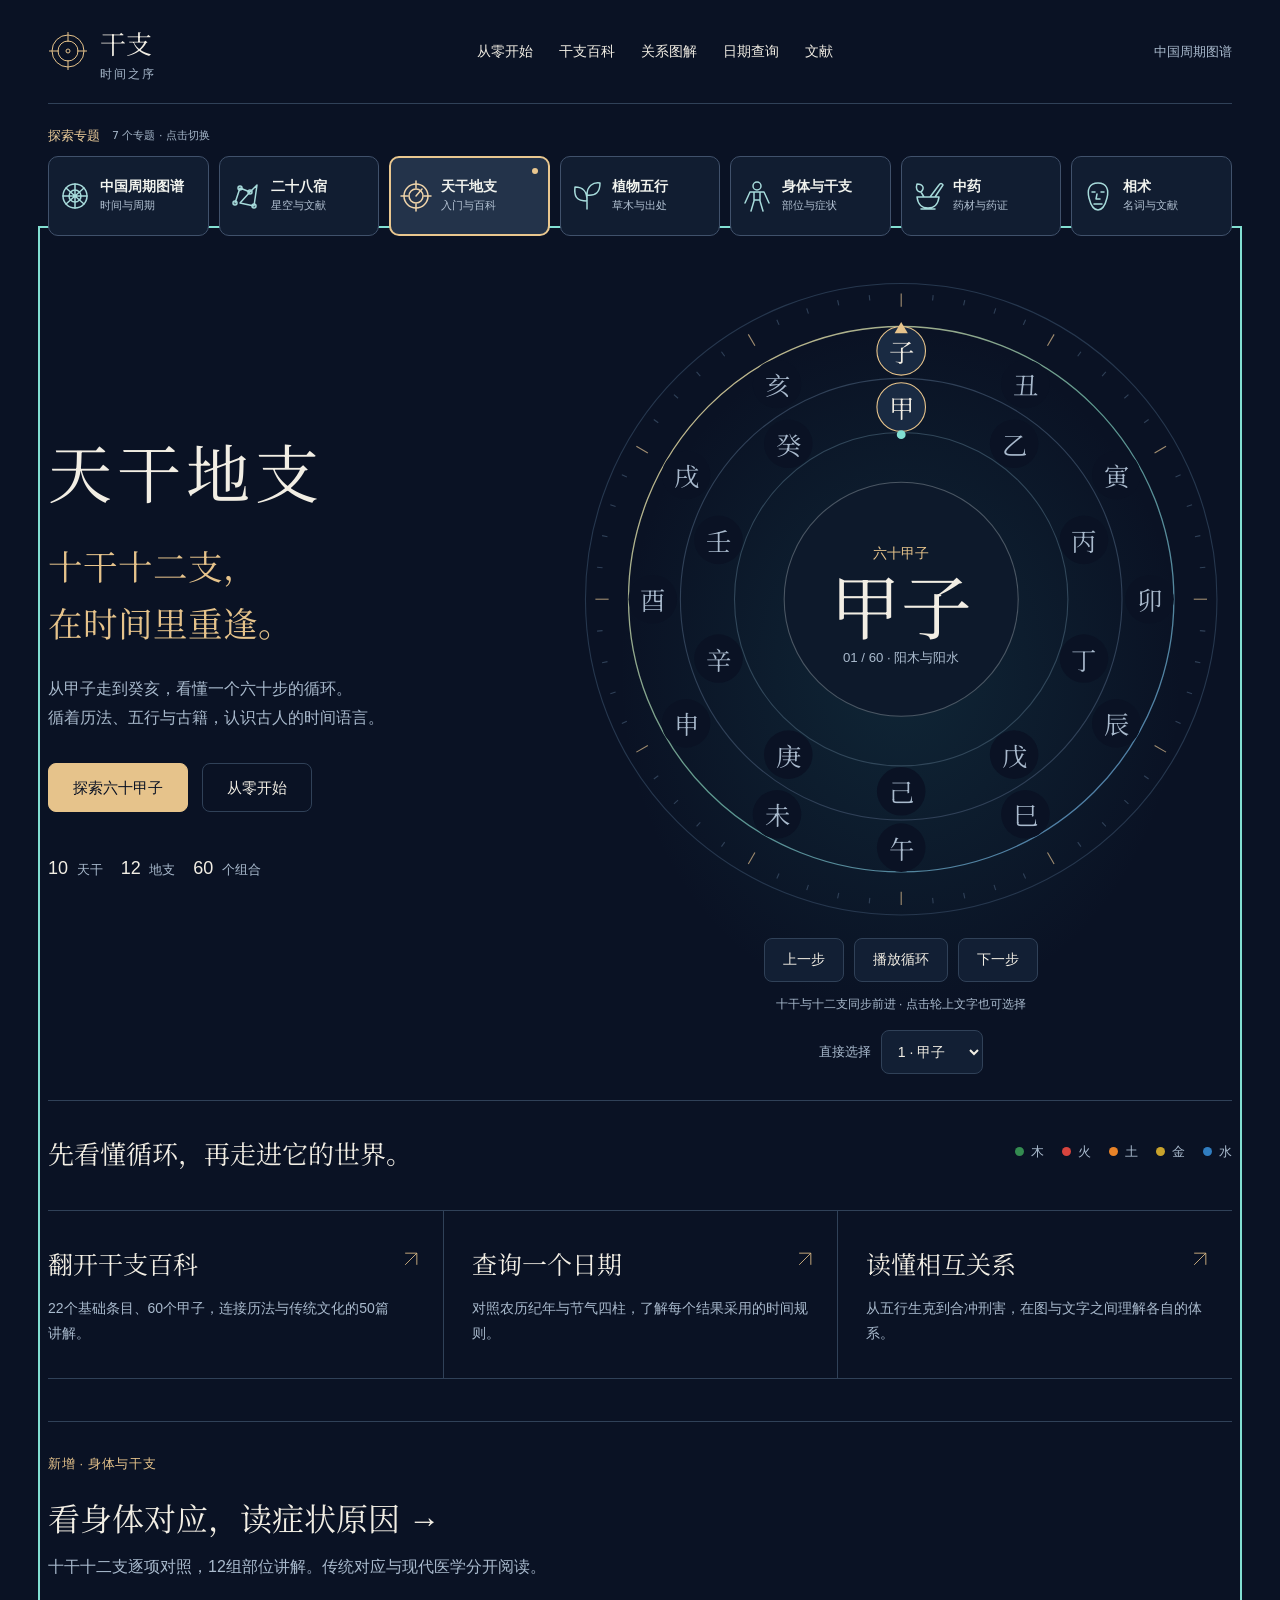
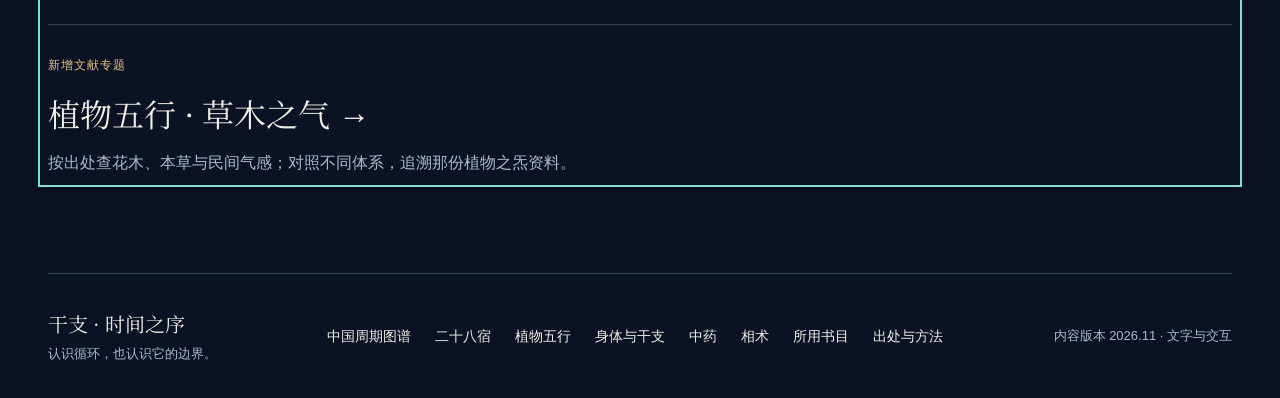
==== commit 69618454: "feat(topics): add sourced herbal medicine and physiognomy reading topics" ====
--- a/ganzhi/index.html
+++ b/ganzhi/index.html
@@ -5,13 +5,13 @@
  <meta name="theme-color" content="#0a1224"><meta name="page-type" content="software"><meta name="site-kind" content="software">
  <title>天干地支 · 时间之序</title><meta name="description" content="从十天干、十二地支走进六十甲子。互动循环盘、干支百科、1901—2100日期查询，以及有出处的历法与传统文化讲解。">
  <link rel="icon" href="icon.svg" type="image/svg+xml"><link rel="stylesheet" href="styles.css">
-<link rel="stylesheet" href="../shared/topics.css"></head>
+<link rel="stylesheet" href="books.css"><link rel="stylesheet" href="../shared/topics.css"></head>
 <body>
  <a class="skip-link" href="#main">跳到正文</a>
  <header class="site-header wrap"><a class="brand" href="#home"><svg viewBox="0 0 40 40" aria-hidden="true"><circle cx="20" cy="20" r="16"/><circle cx="20" cy="20" r="10"/><path d="M20 1v10m0 18v10M1 20h10m18 0h10"/><circle cx="20" cy="20" r="2"/></svg><span>干支<span class="brand-sub">时间之序</span></span></a><nav aria-label="主导航"><a href="#guide/0">从零开始</a><a href="#library">干支百科</a><a href="#relations">关系图解</a><a href="#calendar">日期查询</a><a href="#sources">文献</a></nav><a class="atlas-link" href="../">中国周期图谱</a></header>
-<!-- topic-switcher:start --><nav class="topic-switcher" aria-label="专题切换" data-topic-site="ganzhi"><p>探索专题<span>点击切换</span></p><div><a href="../" data-topic="atlas"><svg viewBox="0 0 32 32" aria-hidden="true"><circle cx="16" cy="16" r="12"/><path d="M4 16h24M16 4v24M7 8l18 16M7 24 25 8"/><circle cx="16" cy="16" r="6"/></svg><span><strong>中国周期图谱</strong><small>时间与周期</small></span></a><a href="../mansions/" data-topic="mansions"><svg viewBox="0 0 32 32" aria-hidden="true"><path d="m5 23 5-15 10 4 7-7-3 21-14-3 10-11"/><circle cx="10" cy="8" r="2"/><circle cx="20" cy="12" r="2"/><circle cx="24" cy="26" r="2"/><circle cx="5" cy="23" r="2"/></svg><span><strong>二十八宿</strong><small>星空与文献</small></span></a><a href="#home" data-topic="ganzhi"><svg viewBox="0 0 32 32" aria-hidden="true"><circle cx="16" cy="16" r="12"/><circle cx="16" cy="16" r="7"/><path d="M16 1v7m0 16v7M1 16h7m16 0h7M16 16l6-7"/></svg><span><strong>天干地支</strong><small>入门与百科</small></span></a><a href="#plants" data-topic="plants"><svg viewBox="0 0 32 32" aria-hidden="true"><path d="M16 29V13M16 21C5 21 3 16 4 7c9 0 12 5 12 14Zm0-6C16 6 22 2 29 3c0 9-4 13-13 12Z"/></svg><span><strong>植物五行</strong><small>草木与出处</small></span></a><a href="#body" data-topic="body"><svg viewBox="0 0 32 32" aria-hidden="true"><circle cx="16" cy="6" r="4"/><path d="M9 12h14l5 11M9 12 4 23m9-10v8l-3 10m9-18v8l3 10M13 20h6"/></svg><span><strong>身体与干支</strong><small>部位与症状</small></span></a></div></nav><!-- topic-switcher:end -->
+<!-- topic-switcher:start --><nav class="topic-switcher" aria-label="专题切换" data-topic-site="ganzhi"><p>探索专题<span>7 个专题 · <span class="topic-scroll-hint">左右滑动，</span>点击切换</span></p><div><a href="../" data-topic="atlas"><svg viewBox="0 0 32 32" aria-hidden="true"><circle cx="16" cy="16" r="12"/><path d="M4 16h24M16 4v24M7 8l18 16M7 24 25 8"/><circle cx="16" cy="16" r="6"/></svg><span><strong>中国周期图谱</strong><small>时间与周期</small></span></a><a href="../mansions/" data-topic="mansions"><svg viewBox="0 0 32 32" aria-hidden="true"><path d="m5 23 5-15 10 4 7-7-3 21-14-3 10-11"/><circle cx="10" cy="8" r="2"/><circle cx="20" cy="12" r="2"/><circle cx="24" cy="26" r="2"/><circle cx="5" cy="23" r="2"/></svg><span><strong>二十八宿</strong><small>星空与文献</small></span></a><a href="#home" data-topic="ganzhi"><svg viewBox="0 0 32 32" aria-hidden="true"><circle cx="16" cy="16" r="12"/><circle cx="16" cy="16" r="7"/><path d="M16 1v7m0 16v7M1 16h7m16 0h7M16 16l6-7"/></svg><span><strong>天干地支</strong><small>入门与百科</small></span></a><a href="#plants" data-topic="plants"><svg viewBox="0 0 32 32" aria-hidden="true"><path d="M16 29V13M16 21C5 21 3 16 4 7c9 0 12 5 12 14Zm0-6C16 6 22 2 29 3c0 9-4 13-13 12Z"/></svg><span><strong>植物五行</strong><small>草木与出处</small></span></a><a href="#body" data-topic="body"><svg viewBox="0 0 32 32" aria-hidden="true"><circle cx="16" cy="6" r="4"/><path d="M9 12h14l5 11M9 12 4 23m9-10v8l-3 10m9-18v8l3 10M13 20h6"/></svg><span><strong>身体与干支</strong><small>部位与症状</small></span></a><a href="#herbs" data-topic="herbs"><svg viewBox="0 0 32 32" aria-hidden="true"><path d="M5 17h22c-1 8-5 11-11 11S6 25 5 17Zm4 12h14M18 17 27 5q2-3 4 0L23 17M9 12C4 12 4 7 5 4c6 0 8 4 4 8Zm0 0 3 5"/></svg><span><strong>中药</strong><small>药材与药证</small></span></a><a href="#physiognomy" data-topic="physiognomy"><svg viewBox="0 0 32 32" aria-hidden="true"><path d="M16 3C7 3 5 10 7 18s5 12 9 12 7-4 9-12S25 3 16 3ZM10 12h3m6 0h3m-7 2-1 5h4m-6 5h8"/></svg><span><strong>相术</strong><small>名词与文献</small></span></a></div></nav><!-- topic-switcher:end -->
  <main id="main" class="wrap" tabindex="-1"><p class="loading" role="status">正在展开时间之序…</p></main>
- <footer class="site-footer wrap"><span>干支 · 时间之序<small>认识循环，也认识它的边界。</small></span><div><a href="../">中国周期图谱</a><a href="../mansions/">二十八宿</a><a href="#plants">植物五行</a><a href="#sources">出处与方法</a></div><small>内容版本 2026.11 · 文字与交互</small></footer>
+ <footer class="site-footer wrap"><span>干支 · 时间之序<small>认识循环，也认识它的边界。</small></span><div><a href="../">中国周期图谱</a><a href="../mansions/">二十八宿</a><a href="#plants">植物五行</a><a href="#body">身体与干支</a><a href="#herbs">中药</a><a href="#physiognomy">相术</a><a href="#books">所用书目</a><a href="#sources">出处与方法</a></div><small>内容版本 2026.11 · 文字与交互</small></footer>
  <noscript><p class="wrap">交互需要启用JavaScript。可直接查看<a href="data/content.json">全部文字资料</a>和<a href="data/sources.json">来源清单</a>。</p></noscript>
  <script src="vendor/lunar.js"></script><script type="module" src="app.mjs"></script>
 <script type="module" src="../shared/topics.mjs"></script></body></html>
--- a/ganzhi/books.css
+++ b/ganzhi/books.css
@@ -0,0 +1,5 @@
+@font-face{font-family:GanZhiSerif;src:url('fonts/noto-serif-sc-rare.woff2') format('woff2');font-weight:400;font-style:normal;font-display:swap;unicode-range:U+45EA}
+.books-hero{display:grid;grid-template-columns:1.3fr 1fr;gap:64px;align-items:center;padding:64px 0 54px}.books-hero h1{font-family:var(--serif);font-weight:400;font-size:clamp(38px,4.3vw,64px);line-height:1.35;letter-spacing:-.025em;margin:0 0 24px;text-wrap:balance}.books-hero p{color:var(--muted);font-size:17px;line-height:2;margin:0}.herb-feature{border-left:1px solid var(--line);padding:12px 0 12px 64px}.herb-feature>span{font-size:13px;color:var(--muted)}.herb-feature-title{font-family:var(--serif);font-size:100px;line-height:1.3;color:#a8d5ae;letter-spacing:.06em;margin:10px 0 16px}.herb-feature-title>span{color:var(--gold)}.herb-feature>a{display:inline-block;color:var(--cyan);padding:12px 0;margin-top:12px;min-height:44px}.books-note{display:grid;grid-template-columns:240px 1fr;gap:28px;border-block:1px solid var(--line);padding:24px 0;align-items:baseline}.books-note strong{font-weight:500;color:var(--gold)}.books-note p{margin:0;color:var(--muted);font-size:15px;max-width:68ch}.books-section{margin-top:58px;scroll-margin-top:24px}.books-heading{display:flex;justify-content:space-between;gap:24px;align-items:baseline;margin-bottom:22px}.books-heading h2{font:400 30px/1.5 var(--serif);margin:0}.books-heading>span{color:var(--muted);font-size:13px}.book-guide-list{display:grid;grid-template-columns:repeat(2,minmax(0,1fr));column-gap:52px}.book-guide-list>a{position:relative;padding:24px 30px 24px 0;border-top:1px solid var(--line)}.book-guide-list h3{font:400 22px/1.6 var(--serif);margin:0 0 8px}.book-guide-list p{font-size:14px;color:var(--muted);margin:0}.book-guide-list>a>span{position:absolute;right:0;top:28px;color:var(--cyan)}.books-filter{display:flex;gap:18px;align-items:end;background:var(--panel);padding:22px;border-radius:12px}.books-filter label{display:flex;flex-direction:column;gap:8px;color:var(--muted);font-size:13px}.books-filter label:first-child{flex:1}.books-filter input,.books-filter select{height:48px;width:100%;min-width:0;padding:10px 14px;background:var(--bg);color:var(--ink);border:1px solid #586c83;border-radius:6px;font:16px var(--sans);caret-color:var(--gold)}.books-filter input::placeholder{color:#a9bacd;opacity:1}.books-filter button{min-height:48px;white-space:nowrap}.herb-list{border-top:1px solid var(--line)}.herb-row{display:grid;grid-template-columns:140px 100px 1fr 24px;gap:20px;align-items:baseline;padding:23px 12px;border-bottom:1px solid var(--line);min-height:82px}.herb-row:hover,.term-list>a:hover,.book-guide-list>a:hover{background:#13233a}.herb-name{font:400 27px/1.5 var(--serif);color:#b8d9bd}.herb-material{font-size:13px;color:var(--muted)}.herb-description{font-size:15px;color:var(--ink)}.herb-row>span:last-child{color:var(--cyan)}.book-shelf{margin:24px 0;display:flex;flex-direction:column}.book-shelf>a{display:flex;justify-content:space-between;gap:16px;border-bottom:1px solid var(--line);padding:20px 0;font-size:18px;color:var(--ink)}.book-shelf>a>span{color:var(--cyan);font-size:14px;white-space:nowrap}.book-shelf>a:hover{color:var(--gold)}.book-meta{color:var(--muted);font-size:14px;line-height:2}.book-refs{padding:0;list-style:none;margin:24px 0 8px}.book-refs li{border-top:1px solid var(--line);padding:12px 0}.book-refs a{display:flex;justify-content:space-between;gap:16px;align-items:baseline;color:var(--cyan);font-size:14px;min-height:44px;padding:8px 0}.book-refs a>span{font-variant-numeric:tabular-nums;white-space:nowrap;color:var(--gold);font-size:12px}.book-refs small{display:block;color:var(--muted);font-size:12px;line-height:1.8}.book-reading .article-header h1{font-size:clamp(32px,4vw,50px);line-height:1.45}.book-reading .article{min-width:0}.book-reading .article section>p{max-width:70ch}.book-risk{border-block:1px solid var(--line);margin-top:32px;padding-bottom:26px}.book-next{display:flex;justify-content:space-between;gap:20px;margin-top:48px;border-top:1px solid var(--line);padding:20px 0}.book-next a{min-height:44px;padding:8px 0;color:var(--cyan)}.books-empty{padding:40px 12px}.books-empty p{color:var(--muted)}.face-map-wrap{min-width:0}.face-map{display:block;width:100%;height:auto;max-height:400px}.face-outline{fill:none;stroke:#91b7c3;stroke-width:1.3}.face-guides{stroke:#50647e;stroke-dasharray:4 5}.face-leader{stroke:#8999af;stroke-width:1;fill:none}.face-pin{fill:transparent;stroke:transparent;stroke-width:2}.face-dot{fill:var(--gold)}.face-map text{fill:var(--ink);font:18px var(--sans)}.face-map a:hover .face-pin,.face-map a:focus .face-pin{fill:#e6c38b28;stroke:var(--gold)}.face-map a:focus{outline:none}.face-map-wrap>p{font-size:12px;text-align:center}.term-list{display:grid;grid-template-columns:repeat(2,minmax(0,1fr));column-gap:48px}.term-list>a{display:grid;grid-template-columns:38px 1fr 16px;gap:18px;padding:24px 0;border-top:1px solid var(--line);align-items:baseline}.term-list>a>span{font-size:12px;color:var(--gold)}.term-list h3{font:400 23px/1.6 var(--serif);margin:0 0 6px}.term-list p{font-size:14px;color:var(--muted);margin:0}.term-list b{font-weight:400;color:var(--cyan)}.book-method{max-width:70ch;font-size:17px;line-height:2}.book-reading li{overflow-wrap:anywhere}
+@media(max-width:1000px){.books-hero{gap:30px}.herb-feature{padding-left:30px}.books-note{grid-template-columns:1fr;gap:8px}.herb-row{grid-template-columns:110px 80px 1fr 18px;gap:12px}.book-guide-list,.term-list{column-gap:28px}}
+@media(max-width:760px){.books-hero{display:block;padding:36px 0}.books-hero h1{font-size:38px}.books-hero p{font-size:15px}.herb-feature{display:grid;grid-template-columns:100px 1fr;column-gap:22px;border-left:0;border-top:1px solid var(--line);padding:24px 0 0;margin-top:28px}.herb-feature>span{grid-column:2}.herb-feature-title{grid-column:1;grid-row:1/4;font-size:48px;line-height:1.2;writing-mode:vertical-rl;margin:0;justify-self:center}.herb-feature-title>span{margin-top:4px}.herb-feature>a{grid-column:2;margin-top:0}.herb-feature p{grid-column:2;font-size:14px}.desktop-only{display:none}.books-heading{display:block;margin-bottom:18px}.books-heading h2{font-size:26px;margin-bottom:6px}.books-section{margin-top:36px}.book-guide-list,.term-list{grid-template-columns:1fr}.books-filter{flex-wrap:wrap;gap:12px;padding:16px}.books-filter label:first-child{flex-basis:100%}.books-filter label:nth-child(2){flex:1}.books-filter button{font-size:14px;padding-inline:12px}.herb-row{grid-template-columns:1fr auto 18px;gap:4px 10px;padding:18px 4px}.herb-name{font-size:25px}.herb-material{grid-column:2}.herb-description{grid-column:1/3;grid-row:2;font-size:14px;line-height:1.9}.herb-row>span:last-child{grid-column:3;grid-row:1/3}.book-refs a{display:block}.book-refs a>span{display:block;margin-top:4px}.face-map-wrap{margin:28px auto 0;max-width:440px}.face-map{max-height:330px}.book-shelf>a{font-size:16px}.book-guide-list h3{font-size:21px}.term-list h3{font-size:22px}.term-list>a{padding-block:20px}.book-reading .article-header h1{font-size:34px}}
+@media print{.books-filter,.book-next{display:none}.books-hero,.books-note{display:block}.book-reading .article,.books-section{color:#111}.book-refs a,.book-refs a>span,.book-meta{color:#222}}
--- a/shared/topics.css
+++ b/shared/topics.css
@@ -1,7 +1,8 @@
 /* Shared navigation uses its own tokens to remain legible in each site's theme. */
-.topic-switcher{box-sizing:border-box;width:min(1320px,calc(100% - 96px));margin:22px auto 0;padding:0;color:#eef1ed;font-family:system-ui,"Microsoft YaHei",sans-serif}.topic-switcher *{box-sizing:border-box}.topic-switcher>p{display:flex;gap:12px;align-items:center;margin:0 0 10px;font-size:13px;color:#eacb98;line-height:1.5}.topic-switcher>p>span{color:#a5b6c9;font-size:11px}.topic-switcher>div{display:grid;grid-template-columns:repeat(5,minmax(0,1fr));gap:10px}.topic-switcher a{display:flex;align-items:center;gap:13px;min-height:80px;padding:14px 16px;border:1px solid #40516b;border-radius:10px;background:#111d31;color:#f1f3ee;text-decoration:none;position:relative;transition:border-color .18s,background .18s}.topic-switcher a:hover{border-color:#89d7d1;background:#1b2c42;color:#fff}.topic-switcher a[aria-current=page]{border:2px solid #e9c78f;background:#23334a;padding:13px 15px}.topic-switcher a[aria-current=page]:after{content:'';position:absolute;right:10px;top:10px;width:6px;height:6px;border-radius:50%;background:#e9c78f}.topic-switcher svg{display:block;flex:0 0 32px;width:32px;height:32px;fill:none;stroke:#a7dbdb;stroke-width:1.5;stroke-linecap:round;stroke-linejoin:round}.topic-switcher a[aria-current=page] svg{stroke:#f0d5aa}.topic-switcher strong{display:block;font-size:15px;font-weight:600;line-height:1.6;white-space:nowrap}.topic-switcher small{display:block;font-size:11px;line-height:1.7;color:#b4c3d4;white-space:nowrap}.topic-switcher a:focus-visible{outline:3px solid #89e9df;outline-offset:4px}
-@media(max-width:1100px){.topic-switcher{width:calc(100% - 56px)}.topic-switcher a{gap:8px;padding:12px 10px}.topic-switcher a[aria-current=page]{padding:11px 9px}.topic-switcher svg{flex-basis:27px;width:27px;height:27px}.topic-switcher strong{font-size:13px}.topic-switcher small{font-size:10px}}
-@media(max-width:760px){.topic-switcher{width:calc(100% - 36px);margin-top:18px}.topic-switcher>div{grid-template-columns:repeat(2,minmax(0,1fr));gap:8px}.topic-switcher a{min-height:64px;padding:10px 12px;gap:12px}.topic-switcher a[aria-current=page]{padding:9px 11px}.topic-switcher a:last-child{grid-column:1/-1}.topic-switcher strong{font-size:14px}.topic-switcher small{font-size:10px}.topic-switcher svg{width:28px;height:28px;flex-basis:28px}.topic-switcher a:last-child>span{display:flex;align-items:center;gap:14px}}
+.topic-switcher{box-sizing:border-box;width:min(1320px,calc(100% - 96px));margin:22px auto 0;padding:0;color:#eef1ed;font-family:system-ui,"Microsoft YaHei",sans-serif}.topic-switcher *{box-sizing:border-box}.topic-switcher>p{display:flex;gap:12px;align-items:center;margin:0 0 10px;font-size:13px;color:#eacb98;line-height:1.5}.topic-switcher>p>span{color:#a5b6c9;font-size:11px}.topic-switcher>div{display:grid;grid-template-columns:repeat(7,minmax(0,1fr));gap:10px}.topic-switcher a{display:flex;align-items:center;gap:9px;min-height:80px;padding:14px 10px;border:1px solid #40516b;border-radius:10px;background:#111d31;color:#f1f3ee;text-decoration:none;position:relative;transition:border-color .18s,background .18s}.topic-switcher a:hover{border-color:#89d7d1;background:#1b2c42;color:#fff}.topic-switcher a[aria-current=page]{border:2px solid #e9c78f;background:#23334a;padding:13px 9px}.topic-switcher a[aria-current=page]:after{content:'';position:absolute;right:10px;top:10px;width:6px;height:6px;border-radius:50%;background:#e9c78f}.topic-switcher svg{display:block;flex:0 0 32px;width:32px;height:32px;fill:none;stroke:#a7dbdb;stroke-width:1.5;stroke-linecap:round;stroke-linejoin:round}.topic-switcher a[aria-current=page] svg{stroke:#f0d5aa}.topic-switcher strong{display:block;font-size:14px;font-weight:600;line-height:1.6;white-space:nowrap}.topic-switcher small{display:block;font-size:11px;line-height:1.7;color:#b4c3d4;white-space:nowrap}.topic-switcher a:focus-visible{outline:3px solid #89e9df;outline-offset:4px}
+
+.topic-scroll-hint{display:none}
+@media(max-width:1250px){.topic-switcher{width:calc(100% - 56px)}.topic-switcher>div{display:flex;overflow-x:auto;gap:8px;padding:5px 4px 12px;scroll-snap-type:x proximity;scrollbar-width:thin;scrollbar-color:#647c94 #111d31}.topic-switcher a{flex:0 0 174px;scroll-snap-align:center}.topic-scroll-hint{display:inline}}
+@media(max-width:760px){.topic-switcher{width:calc(100% - 28px);margin-top:18px}.topic-switcher>p{padding-left:4px}.topic-switcher a{flex-basis:156px;min-height:68px;padding:10px 12px;gap:10px}.topic-switcher a[aria-current=page]{padding:9px 11px}.topic-switcher svg{width:26px;height:26px;flex-basis:26px}.topic-switcher strong{font-size:13px}.topic-switcher small{font-size:11px}}
 @media(prefers-reduced-motion:reduce){.topic-switcher a{transition:none}}
 @media print{.topic-switcher{display:none}}
-@media(max-width:760px){.topic-switcher[data-topic-site=mansions]>div{grid-template-columns:repeat(5,minmax(0,1fr));gap:6px}.topic-switcher[data-topic-site=mansions] a{flex-direction:column;justify-content:center;gap:6px;padding:9px 4px;min-height:86px;text-align:center}.topic-switcher[data-topic-site=mansions] a[aria-current=page]{padding:8px 3px}.topic-switcher[data-topic-site=mansions] a:last-child{grid-column:auto}.topic-switcher[data-topic-site=mansions] a:last-child>span{display:block}.topic-switcher[data-topic-site=mansions] strong{font-size:12px;white-space:normal;line-height:1.5}.topic-switcher[data-topic-site=mansions] small{display:none}.topic-switcher[data-topic-site=mansions] svg{width:26px;height:26px;flex-basis:26px}}
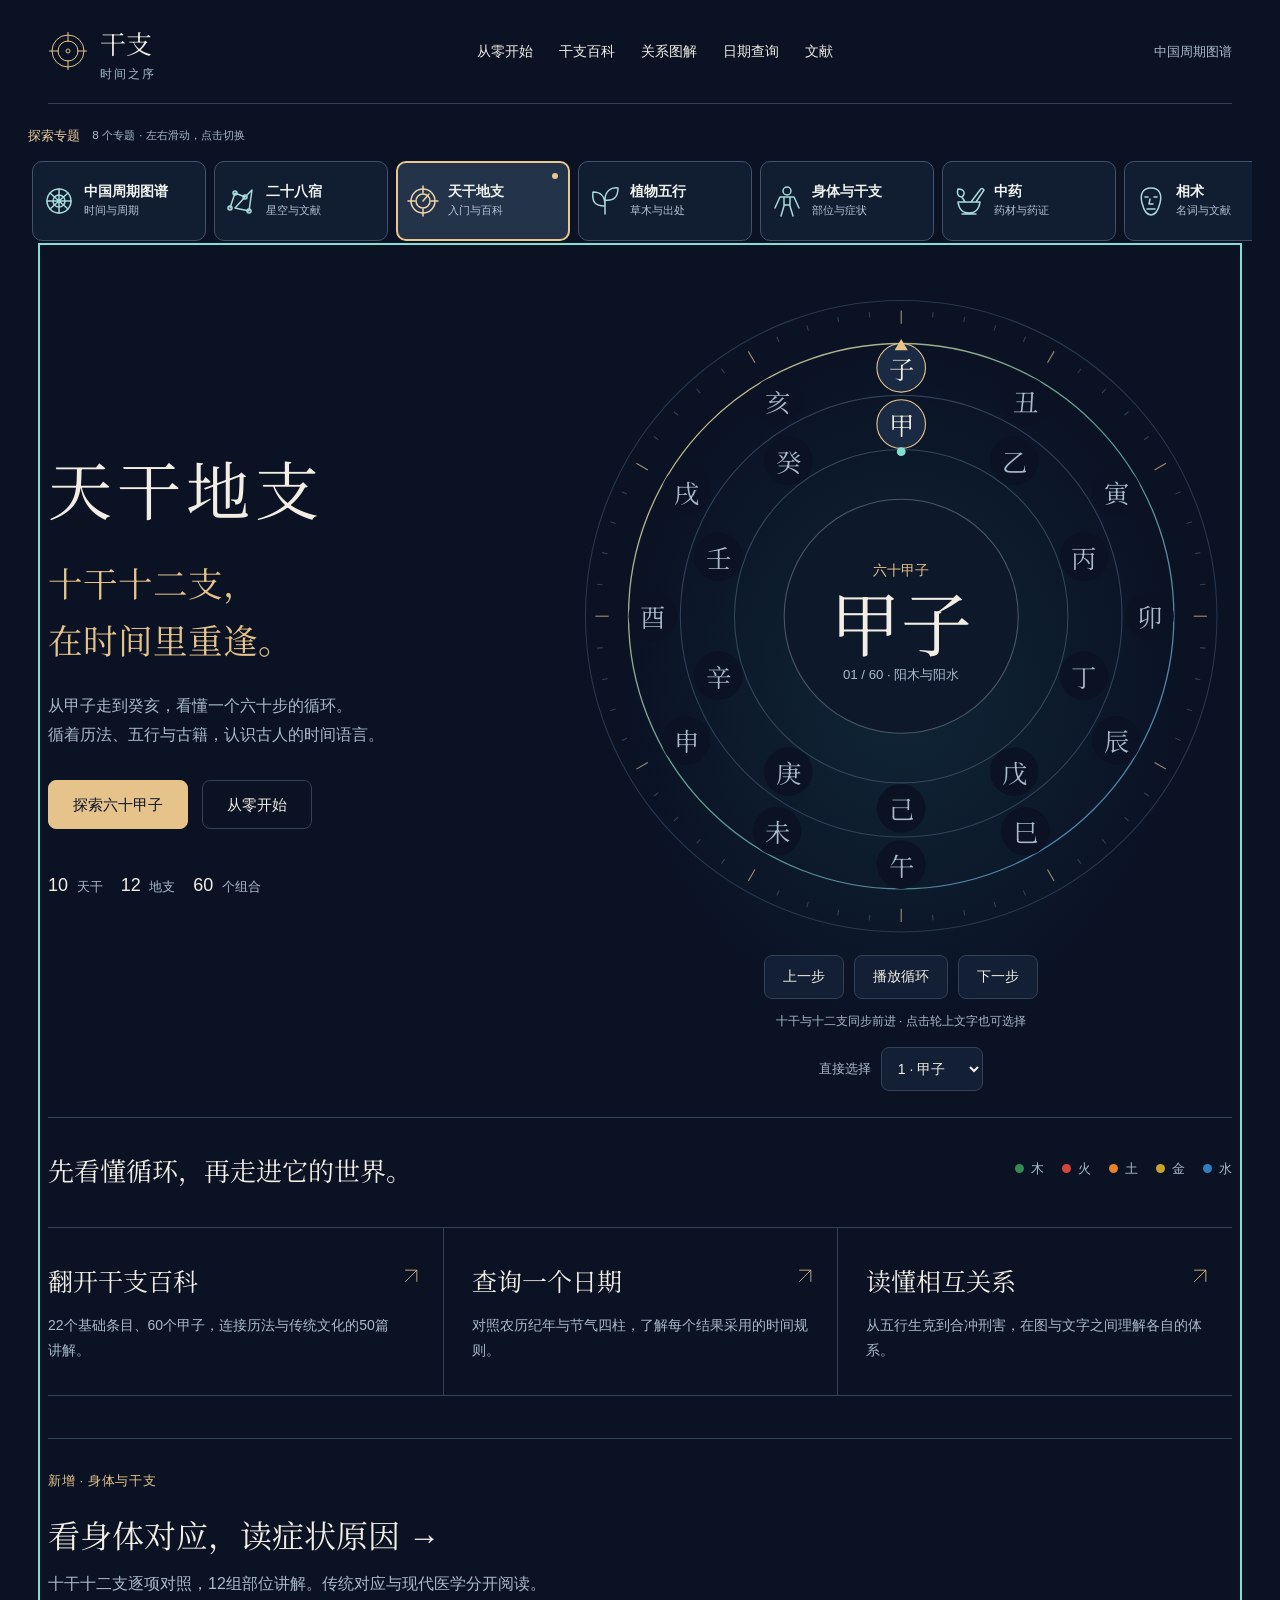
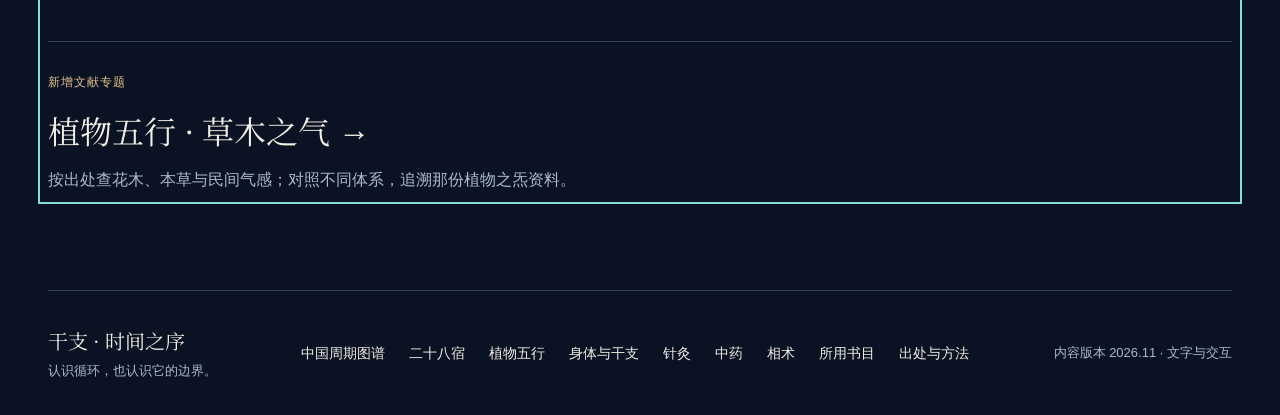
==== commit b76e6260: "feat(acupuncture): add sourced meridian and acupoint reading topic Introduce fourteen channel guides" ====
--- a/ganzhi/index.html
+++ b/ganzhi/index.html
@@ -5,13 +5,13 @@
  <meta name="theme-color" content="#0a1224"><meta name="page-type" content="software"><meta name="site-kind" content="software">
  <title>天干地支 · 时间之序</title><meta name="description" content="从十天干、十二地支走进六十甲子。互动循环盘、干支百科、1901—2100日期查询，以及有出处的历法与传统文化讲解。">
  <link rel="icon" href="icon.svg" type="image/svg+xml"><link rel="stylesheet" href="styles.css">
-<link rel="stylesheet" href="books.css"><link rel="stylesheet" href="../shared/topics.css"></head>
+<link rel="stylesheet" href="books.css"><link rel="stylesheet" href="acupuncture.css"><link rel="stylesheet" href="../shared/topics.css"></head>
 <body>
  <a class="skip-link" href="#main">跳到正文</a>
  <header class="site-header wrap"><a class="brand" href="#home"><svg viewBox="0 0 40 40" aria-hidden="true"><circle cx="20" cy="20" r="16"/><circle cx="20" cy="20" r="10"/><path d="M20 1v10m0 18v10M1 20h10m18 0h10"/><circle cx="20" cy="20" r="2"/></svg><span>干支<span class="brand-sub">时间之序</span></span></a><nav aria-label="主导航"><a href="#guide/0">从零开始</a><a href="#library">干支百科</a><a href="#relations">关系图解</a><a href="#calendar">日期查询</a><a href="#sources">文献</a></nav><a class="atlas-link" href="../">中国周期图谱</a></header>
-<!-- topic-switcher:start --><nav class="topic-switcher" aria-label="专题切换" data-topic-site="ganzhi"><p>探索专题<span>7 个专题 · <span class="topic-scroll-hint">左右滑动，</span>点击切换</span></p><div><a href="../" data-topic="atlas"><svg viewBox="0 0 32 32" aria-hidden="true"><circle cx="16" cy="16" r="12"/><path d="M4 16h24M16 4v24M7 8l18 16M7 24 25 8"/><circle cx="16" cy="16" r="6"/></svg><span><strong>中国周期图谱</strong><small>时间与周期</small></span></a><a href="../mansions/" data-topic="mansions"><svg viewBox="0 0 32 32" aria-hidden="true"><path d="m5 23 5-15 10 4 7-7-3 21-14-3 10-11"/><circle cx="10" cy="8" r="2"/><circle cx="20" cy="12" r="2"/><circle cx="24" cy="26" r="2"/><circle cx="5" cy="23" r="2"/></svg><span><strong>二十八宿</strong><small>星空与文献</small></span></a><a href="#home" data-topic="ganzhi"><svg viewBox="0 0 32 32" aria-hidden="true"><circle cx="16" cy="16" r="12"/><circle cx="16" cy="16" r="7"/><path d="M16 1v7m0 16v7M1 16h7m16 0h7M16 16l6-7"/></svg><span><strong>天干地支</strong><small>入门与百科</small></span></a><a href="#plants" data-topic="plants"><svg viewBox="0 0 32 32" aria-hidden="true"><path d="M16 29V13M16 21C5 21 3 16 4 7c9 0 12 5 12 14Zm0-6C16 6 22 2 29 3c0 9-4 13-13 12Z"/></svg><span><strong>植物五行</strong><small>草木与出处</small></span></a><a href="#body" data-topic="body"><svg viewBox="0 0 32 32" aria-hidden="true"><circle cx="16" cy="6" r="4"/><path d="M9 12h14l5 11M9 12 4 23m9-10v8l-3 10m9-18v8l3 10M13 20h6"/></svg><span><strong>身体与干支</strong><small>部位与症状</small></span></a><a href="#herbs" data-topic="herbs"><svg viewBox="0 0 32 32" aria-hidden="true"><path d="M5 17h22c-1 8-5 11-11 11S6 25 5 17Zm4 12h14M18 17 27 5q2-3 4 0L23 17M9 12C4 12 4 7 5 4c6 0 8 4 4 8Zm0 0 3 5"/></svg><span><strong>中药</strong><small>药材与药证</small></span></a><a href="#physiognomy" data-topic="physiognomy"><svg viewBox="0 0 32 32" aria-hidden="true"><path d="M16 3C7 3 5 10 7 18s5 12 9 12 7-4 9-12S25 3 16 3ZM10 12h3m6 0h3m-7 2-1 5h4m-6 5h8"/></svg><span><strong>相术</strong><small>名词与文献</small></span></a></div></nav><!-- topic-switcher:end -->
+<!-- topic-switcher:start --><nav class="topic-switcher" aria-label="专题切换" data-topic-site="ganzhi"><p>探索专题<span>8 个专题 · <span class="topic-scroll-hint">左右滑动，</span>点击切换</span></p><div><a href="../" data-topic="atlas"><svg viewBox="0 0 32 32" aria-hidden="true"><circle cx="16" cy="16" r="12"/><path d="M4 16h24M16 4v24M7 8l18 16M7 24 25 8"/><circle cx="16" cy="16" r="6"/></svg><span><strong>中国周期图谱</strong><small>时间与周期</small></span></a><a href="../mansions/" data-topic="mansions"><svg viewBox="0 0 32 32" aria-hidden="true"><path d="m5 23 5-15 10 4 7-7-3 21-14-3 10-11"/><circle cx="10" cy="8" r="2"/><circle cx="20" cy="12" r="2"/><circle cx="24" cy="26" r="2"/><circle cx="5" cy="23" r="2"/></svg><span><strong>二十八宿</strong><small>星空与文献</small></span></a><a href="#home" data-topic="ganzhi"><svg viewBox="0 0 32 32" aria-hidden="true"><circle cx="16" cy="16" r="12"/><circle cx="16" cy="16" r="7"/><path d="M16 1v7m0 16v7M1 16h7m16 0h7M16 16l6-7"/></svg><span><strong>天干地支</strong><small>入门与百科</small></span></a><a href="#plants" data-topic="plants"><svg viewBox="0 0 32 32" aria-hidden="true"><path d="M16 29V13M16 21C5 21 3 16 4 7c9 0 12 5 12 14Zm0-6C16 6 22 2 29 3c0 9-4 13-13 12Z"/></svg><span><strong>植物五行</strong><small>草木与出处</small></span></a><a href="#body" data-topic="body"><svg viewBox="0 0 32 32" aria-hidden="true"><circle cx="16" cy="6" r="4"/><path d="M9 12h14l5 11M9 12 4 23m9-10v8l-3 10m9-18v8l3 10M13 20h6"/></svg><span><strong>身体与干支</strong><small>部位与症状</small></span></a><a href="#herbs" data-topic="herbs"><svg viewBox="0 0 32 32" aria-hidden="true"><path d="M5 17h22c-1 8-5 11-11 11S6 25 5 17Zm4 12h14M18 17 27 5q2-3 4 0L23 17M9 12C4 12 4 7 5 4c6 0 8 4 4 8Zm0 0 3 5"/></svg><span><strong>中药</strong><small>药材与药证</small></span></a><a href="#physiognomy" data-topic="physiognomy"><svg viewBox="0 0 32 32" aria-hidden="true"><path d="M16 3C7 3 5 10 7 18s5 12 9 12 7-4 9-12S25 3 16 3ZM10 12h3m6 0h3m-7 2-1 5h4m-6 5h8"/></svg><span><strong>相术</strong><small>名词与文献</small></span></a><a href="#acupuncture" data-topic="acupuncture"><svg viewBox="0 0 32 32" aria-hidden="true"><path d="M10 4 22 28M8 5l5-2M19 28l5-2M7 24 25 6M5 22l4 4M23 4l4 4"/><circle cx="16" cy="16" r="6"/></svg><span><strong>针灸</strong><small>经络与穴位</small></span></a></div></nav><!-- topic-switcher:end -->
  <main id="main" class="wrap" tabindex="-1"><p class="loading" role="status">正在展开时间之序…</p></main>
- <footer class="site-footer wrap"><span>干支 · 时间之序<small>认识循环，也认识它的边界。</small></span><div><a href="../">中国周期图谱</a><a href="../mansions/">二十八宿</a><a href="#plants">植物五行</a><a href="#body">身体与干支</a><a href="#herbs">中药</a><a href="#physiognomy">相术</a><a href="#books">所用书目</a><a href="#sources">出处与方法</a></div><small>内容版本 2026.11 · 文字与交互</small></footer>
+ <footer class="site-footer wrap"><span>干支 · 时间之序<small>认识循环，也认识它的边界。</small></span><div><a href="../">中国周期图谱</a><a href="../mansions/">二十八宿</a><a href="#plants">植物五行</a><a href="#body">身体与干支</a><a href="#acupuncture">针灸</a><a href="#herbs">中药</a><a href="#physiognomy">相术</a><a href="#books">所用书目</a><a href="#sources">出处与方法</a></div><small>内容版本 2026.11 · 文字与交互</small></footer>
  <noscript><p class="wrap">交互需要启用JavaScript。可直接查看<a href="data/content.json">全部文字资料</a>和<a href="data/sources.json">来源清单</a>。</p></noscript>
  <script src="vendor/lunar.js"></script><script type="module" src="app.mjs"></script>
 <script type="module" src="../shared/topics.mjs"></script></body></html>
--- a/ganzhi/books.css
+++ b/ganzhi/books.css
@@ -2,4 +2,6 @@
 .books-hero{display:grid;grid-template-columns:1.3fr 1fr;gap:64px;align-items:center;padding:64px 0 54px}.books-hero h1{font-family:var(--serif);font-weight:400;font-size:clamp(38px,4.3vw,64px);line-height:1.35;letter-spacing:-.025em;margin:0 0 24px;text-wrap:balance}.books-hero p{color:var(--muted);font-size:17px;line-height:2;margin:0}.herb-feature{border-left:1px solid var(--line);padding:12px 0 12px 64px}.herb-feature>span{font-size:13px;color:var(--muted)}.herb-feature-title{font-family:var(--serif);font-size:100px;line-height:1.3;color:#a8d5ae;letter-spacing:.06em;margin:10px 0 16px}.herb-feature-title>span{color:var(--gold)}.herb-feature>a{display:inline-block;color:var(--cyan);padding:12px 0;margin-top:12px;min-height:44px}.books-note{display:grid;grid-template-columns:240px 1fr;gap:28px;border-block:1px solid var(--line);padding:24px 0;align-items:baseline}.books-note strong{font-weight:500;color:var(--gold)}.books-note p{margin:0;color:var(--muted);font-size:15px;max-width:68ch}.books-section{margin-top:58px;scroll-margin-top:24px}.books-heading{display:flex;justify-content:space-between;gap:24px;align-items:baseline;margin-bottom:22px}.books-heading h2{font:400 30px/1.5 var(--serif);margin:0}.books-heading>span{color:var(--muted);font-size:13px}.book-guide-list{display:grid;grid-template-columns:repeat(2,minmax(0,1fr));column-gap:52px}.book-guide-list>a{position:relative;padding:24px 30px 24px 0;border-top:1px solid var(--line)}.book-guide-list h3{font:400 22px/1.6 var(--serif);margin:0 0 8px}.book-guide-list p{font-size:14px;color:var(--muted);margin:0}.book-guide-list>a>span{position:absolute;right:0;top:28px;color:var(--cyan)}.books-filter{display:flex;gap:18px;align-items:end;background:var(--panel);padding:22px;border-radius:12px}.books-filter label{display:flex;flex-direction:column;gap:8px;color:var(--muted);font-size:13px}.books-filter label:first-child{flex:1}.books-filter input,.books-filter select{height:48px;width:100%;min-width:0;padding:10px 14px;background:var(--bg);color:var(--ink);border:1px solid #586c83;border-radius:6px;font:16px var(--sans);caret-color:var(--gold)}.books-filter input::placeholder{color:#a9bacd;opacity:1}.books-filter button{min-height:48px;white-space:nowrap}.herb-list{border-top:1px solid var(--line)}.herb-row{display:grid;grid-template-columns:140px 100px 1fr 24px;gap:20px;align-items:baseline;padding:23px 12px;border-bottom:1px solid var(--line);min-height:82px}.herb-row:hover,.term-list>a:hover,.book-guide-list>a:hover{background:#13233a}.herb-name{font:400 27px/1.5 var(--serif);color:#b8d9bd}.herb-material{font-size:13px;color:var(--muted)}.herb-description{font-size:15px;color:var(--ink)}.herb-row>span:last-child{color:var(--cyan)}.book-shelf{margin:24px 0;display:flex;flex-direction:column}.book-shelf>a{display:flex;justify-content:space-between;gap:16px;border-bottom:1px solid var(--line);padding:20px 0;font-size:18px;color:var(--ink)}.book-shelf>a>span{color:var(--cyan);font-size:14px;white-space:nowrap}.book-shelf>a:hover{color:var(--gold)}.book-meta{color:var(--muted);font-size:14px;line-height:2}.book-refs{padding:0;list-style:none;margin:24px 0 8px}.book-refs li{border-top:1px solid var(--line);padding:12px 0}.book-refs a{display:flex;justify-content:space-between;gap:16px;align-items:baseline;color:var(--cyan);font-size:14px;min-height:44px;padding:8px 0}.book-refs a>span{font-variant-numeric:tabular-nums;white-space:nowrap;color:var(--gold);font-size:12px}.book-refs small{display:block;color:var(--muted);font-size:12px;line-height:1.8}.book-reading .article-header h1{font-size:clamp(32px,4vw,50px);line-height:1.45}.book-reading .article{min-width:0}.book-reading .article section>p{max-width:70ch}.book-risk{border-block:1px solid var(--line);margin-top:32px;padding-bottom:26px}.book-next{display:flex;justify-content:space-between;gap:20px;margin-top:48px;border-top:1px solid var(--line);padding:20px 0}.book-next a{min-height:44px;padding:8px 0;color:var(--cyan)}.books-empty{padding:40px 12px}.books-empty p{color:var(--muted)}.face-map-wrap{min-width:0}.face-map{display:block;width:100%;height:auto;max-height:400px}.face-outline{fill:none;stroke:#91b7c3;stroke-width:1.3}.face-guides{stroke:#50647e;stroke-dasharray:4 5}.face-leader{stroke:#8999af;stroke-width:1;fill:none}.face-pin{fill:transparent;stroke:transparent;stroke-width:2}.face-dot{fill:var(--gold)}.face-map text{fill:var(--ink);font:18px var(--sans)}.face-map a:hover .face-pin,.face-map a:focus .face-pin{fill:#e6c38b28;stroke:var(--gold)}.face-map a:focus{outline:none}.face-map-wrap>p{font-size:12px;text-align:center}.term-list{display:grid;grid-template-columns:repeat(2,minmax(0,1fr));column-gap:48px}.term-list>a{display:grid;grid-template-columns:38px 1fr 16px;gap:18px;padding:24px 0;border-top:1px solid var(--line);align-items:baseline}.term-list>a>span{font-size:12px;color:var(--gold)}.term-list h3{font:400 23px/1.6 var(--serif);margin:0 0 6px}.term-list p{font-size:14px;color:var(--muted);margin:0}.term-list b{font-weight:400;color:var(--cyan)}.book-method{max-width:70ch;font-size:17px;line-height:2}.book-reading li{overflow-wrap:anywhere}
 @media(max-width:1000px){.books-hero{gap:30px}.herb-feature{padding-left:30px}.books-note{grid-template-columns:1fr;gap:8px}.herb-row{grid-template-columns:110px 80px 1fr 18px;gap:12px}.book-guide-list,.term-list{column-gap:28px}}
 @media(max-width:760px){.books-hero{display:block;padding:36px 0}.books-hero h1{font-size:38px}.books-hero p{font-size:15px}.herb-feature{display:grid;grid-template-columns:100px 1fr;column-gap:22px;border-left:0;border-top:1px solid var(--line);padding:24px 0 0;margin-top:28px}.herb-feature>span{grid-column:2}.herb-feature-title{grid-column:1;grid-row:1/4;font-size:48px;line-height:1.2;writing-mode:vertical-rl;margin:0;justify-self:center}.herb-feature-title>span{margin-top:4px}.herb-feature>a{grid-column:2;margin-top:0}.herb-feature p{grid-column:2;font-size:14px}.desktop-only{display:none}.books-heading{display:block;margin-bottom:18px}.books-heading h2{font-size:26px;margin-bottom:6px}.books-section{margin-top:36px}.book-guide-list,.term-list{grid-template-columns:1fr}.books-filter{flex-wrap:wrap;gap:12px;padding:16px}.books-filter label:first-child{flex-basis:100%}.books-filter label:nth-child(2){flex:1}.books-filter button{font-size:14px;padding-inline:12px}.herb-row{grid-template-columns:1fr auto 18px;gap:4px 10px;padding:18px 4px}.herb-name{font-size:25px}.herb-material{grid-column:2}.herb-description{grid-column:1/3;grid-row:2;font-size:14px;line-height:1.9}.herb-row>span:last-child{grid-column:3;grid-row:1/3}.book-refs a{display:block}.book-refs a>span{display:block;margin-top:4px}.face-map-wrap{margin:28px auto 0;max-width:440px}.face-map{max-height:330px}.book-shelf>a{font-size:16px}.book-guide-list h3{font-size:21px}.term-list h3{font-size:22px}.term-list>a{padding-block:20px}.book-reading .article-header h1{font-size:34px}}
-@media print{.books-filter,.book-next{display:none}.books-hero,.books-note{display:block}.book-reading .article,.books-section{color:#111}.book-refs a,.book-refs a>span,.book-meta{color:#222}}
+.herb-series{color:#b8d9bd;font-size:13px;letter-spacing:.12em;margin:0 0 12px}.herb-reading-note{color:var(--muted);font-size:14px;line-height:1.9;max-width:62ch}.herb-supervision{border-left:2px solid var(--gold);padding:10px 16px;color:var(--gold);font-size:14px}.herb-toc{display:flex;flex-direction:column;margin-top:26px;gap:2px}.herb-toc>span{color:var(--muted);font-size:12px;margin-bottom:10px}.herb-toc a{display:flex;align-items:center;gap:12px;min-height:44px;padding:9px 0;font-size:14px}.herb-toc a>span{color:var(--gold);font-size:11px;font-variant-numeric:tabular-nums}.herb-reading h2{scroll-margin-top:28px}.herb-effects{font-size:19px;color:#c2dfc7}.herb-applications{list-style:none;padding:0;margin:24px 0}.herb-applications li{padding:20px 0;border-top:1px solid var(--line)}.herb-applications strong{font-weight:500;color:var(--gold)}.herb-applications li p{margin:8px 0 0}.herb-method{margin:24px 0}.herb-method>div{display:grid;grid-template-columns:110px 1fr;gap:20px;padding:22px 0;border-top:1px solid var(--line)}.herb-method dt{color:#b8d9bd;font-size:14px}.herb-method dd{margin:0;min-width:0;line-height:2}.herb-reading .article h3{font:400 21px/1.7 var(--serif);margin-top:32px}
+@media(max-width:760px){.herb-toc{display:grid;grid-template-columns:repeat(2,minmax(0,1fr));gap:0 12px;margin-top:14px;border-top:1px solid var(--line);padding-top:14px}.herb-toc>span{grid-column:1/-1;margin-bottom:4px}.herb-toc a{font-size:13px;gap:8px}.herb-method>div{grid-template-columns:1fr;gap:8px;padding-block:18px}.herb-effects{font-size:17px}.herb-reading .article h3{font-size:20px}}
+@media print{.books-filter,.book-next,.herb-toc{display:none}.books-hero,.books-note{display:block}.book-reading .article,.books-section{color:#111}.book-refs a,.book-refs a>span,.book-meta{color:#222}}
--- a/ganzhi/acupuncture.css
+++ b/ganzhi/acupuncture.css
@@ -0,0 +1,5 @@
+.acu-hero{grid-template-columns:1.15fr 1fr;gap:48px}.acu-hero .acu-scope{font-size:13px;color:var(--gold);margin-top:28px}.acu-body{max-width:390px;margin:auto;width:100%}.acu-body svg{display:block;width:100%;height:auto}.acu-body-lines{fill:none;stroke:#8faeaf;stroke-width:1.6}.acu-body-lines .acu-center{stroke:#e5c780;stroke-dasharray:3 7}.acu-body-marks{fill:#e5c780;stroke:none}.acu-body-marks path{stroke:#647d8c;fill:none}.acu-body-marks text{fill:var(--ink);font:16px var(--sans)}.acu-body>p{font-size:12px;text-align:center;color:var(--muted)}.acu-channels{display:grid;grid-template-columns:repeat(4,minmax(0,1fr));gap:0 28px;margin-top:24px}.acu-channels>a{display:flex;align-items:center;justify-content:space-between;gap:12px;border-top:1px solid var(--line);padding:20px 0;min-height:64px}.acu-channels>a span{color:var(--channel-color);font:19px/1.6 var(--serif)}.acu-channels small{color:var(--muted);font-size:12px;white-space:nowrap}.acu-channels>a:hover{background:var(--panel)}.acu-point-row{display:grid;grid-template-columns:140px 180px 1fr 20px;gap:20px;padding:24px 8px;border-top:1px solid var(--line);align-items:center}.acu-point-row strong{display:block;font:25px/1.5 var(--serif);color:#b8d9bd}.acu-point-row small{display:block;font-size:12px;color:var(--muted);letter-spacing:.05em}.acu-point-row>span:nth-child(2),.acu-point-row>span:nth-child(3){color:var(--muted);font-size:14px}.acu-point-row>b{font-weight:400;color:var(--cyan)}.acu-point-row:hover{background:var(--panel)}.acu-reading .acu-point-row{grid-template-columns:110px 1fr 20px;gap:14px}.acu-reading .acu-point-row>span:nth-child(2){display:none}.acu-filter label:first-child{min-width:160px}.acu-local-nav{display:flex;gap:8px 22px;flex-wrap:wrap;padding-top:20px}.acu-local-nav a{min-height:44px;display:inline-flex;align-items:center;font-size:14px;color:var(--cyan)}.acu-reading h2{scroll-margin-top:24px}.acu-reading .acu-category{font-size:14px;color:var(--gold);border-left:2px solid var(--gold);padding-left:15px;margin-top:18px}.acu-caution{border-left:2px solid #e9a364;padding:14px 18px;margin:22px 0;background:#e9a36408}.acu-reading .small{font-size:13px}.acu-reading .related a{max-width:100%;overflow-wrap:anywhere}
+@media(max-width:1000px){.acu-channels{grid-template-columns:repeat(3,minmax(0,1fr))}.acu-filter{flex-wrap:wrap}.acu-filter label:first-child{flex-basis:100%}.acu-filter label{flex:1}.acu-point-row{grid-template-columns:110px 160px 1fr 18px;gap:12px}}
+@media(max-width:760px){.acu-hero{display:block}.acu-body{max-width:300px;margin-top:24px}.acu-channels{grid-template-columns:repeat(2,minmax(0,1fr));column-gap:20px}.acu-channels>a span{font-size:16px}.acu-point-row,.acu-reading .acu-point-row{grid-template-columns:1fr auto 18px;gap:8px}.acu-point-row>span:nth-child(3){grid-column:1/3;grid-row:2}.acu-point-row>b{grid-column:3;grid-row:1/3}.acu-point-row>span:nth-child(2){font-size:12px}.acu-reading .acu-point-row>span:nth-child(2){display:block}.acu-filter label:nth-child(2),.acu-filter label:nth-child(3){flex-basis:40%}.acu-filter button{width:100%}.acu-reading .read-aside a{margin-right:14px}.acu-point-row strong{font-size:23px}}
+@media print{.acu-local-nav{display:none}.acu-point-row strong,.acu-category{color:#111}}
+.acu-source-details summary{cursor:pointer;min-height:44px;padding:12px 0;color:var(--cyan);font-size:14px}.acu-source-details{margin-block:20px}
--- a/shared/topics.css
+++ b/shared/topics.css
@@ -1,8 +1,8 @@
 /* Shared navigation uses its own tokens to remain legible in each site's theme. */
-.topic-switcher{box-sizing:border-box;width:min(1320px,calc(100% - 96px));margin:22px auto 0;padding:0;color:#eef1ed;font-family:system-ui,"Microsoft YaHei",sans-serif}.topic-switcher *{box-sizing:border-box}.topic-switcher>p{display:flex;gap:12px;align-items:center;margin:0 0 10px;font-size:13px;color:#eacb98;line-height:1.5}.topic-switcher>p>span{color:#a5b6c9;font-size:11px}.topic-switcher>div{display:grid;grid-template-columns:repeat(7,minmax(0,1fr));gap:10px}.topic-switcher a{display:flex;align-items:center;gap:9px;min-height:80px;padding:14px 10px;border:1px solid #40516b;border-radius:10px;background:#111d31;color:#f1f3ee;text-decoration:none;position:relative;transition:border-color .18s,background .18s}.topic-switcher a:hover{border-color:#89d7d1;background:#1b2c42;color:#fff}.topic-switcher a[aria-current=page]{border:2px solid #e9c78f;background:#23334a;padding:13px 9px}.topic-switcher a[aria-current=page]:after{content:'';position:absolute;right:10px;top:10px;width:6px;height:6px;border-radius:50%;background:#e9c78f}.topic-switcher svg{display:block;flex:0 0 32px;width:32px;height:32px;fill:none;stroke:#a7dbdb;stroke-width:1.5;stroke-linecap:round;stroke-linejoin:round}.topic-switcher a[aria-current=page] svg{stroke:#f0d5aa}.topic-switcher strong{display:block;font-size:14px;font-weight:600;line-height:1.6;white-space:nowrap}.topic-switcher small{display:block;font-size:11px;line-height:1.7;color:#b4c3d4;white-space:nowrap}.topic-switcher a:focus-visible{outline:3px solid #89e9df;outline-offset:4px}
+.topic-switcher{box-sizing:border-box;width:min(1320px,calc(100% - 96px));margin:22px auto 0;padding:0;color:#eef1ed;font-family:system-ui,"Microsoft YaHei",sans-serif}.topic-switcher *{box-sizing:border-box}.topic-switcher>p{display:flex;gap:12px;align-items:center;margin:0 0 10px;font-size:13px;color:#eacb98;line-height:1.5}.topic-switcher>p>span{color:#a5b6c9;font-size:11px}.topic-switcher>div{display:grid;grid-template-columns:repeat(8,minmax(0,1fr));gap:10px}.topic-switcher a{display:flex;align-items:center;gap:9px;min-height:80px;padding:14px 10px;border:1px solid #40516b;border-radius:10px;background:#111d31;color:#f1f3ee;text-decoration:none;position:relative;transition:border-color .18s,background .18s}.topic-switcher a:hover{border-color:#89d7d1;background:#1b2c42;color:#fff}.topic-switcher a[aria-current=page]{border:2px solid #e9c78f;background:#23334a;padding:13px 9px}.topic-switcher a[aria-current=page]:after{content:'';position:absolute;right:10px;top:10px;width:6px;height:6px;border-radius:50%;background:#e9c78f}.topic-switcher svg{display:block;flex:0 0 32px;width:32px;height:32px;fill:none;stroke:#a7dbdb;stroke-width:1.5;stroke-linecap:round;stroke-linejoin:round}.topic-switcher a[aria-current=page] svg{stroke:#f0d5aa}.topic-switcher strong{display:block;font-size:14px;font-weight:600;line-height:1.6;white-space:nowrap}.topic-switcher small{display:block;font-size:11px;line-height:1.7;color:#b4c3d4;white-space:nowrap}.topic-switcher a:focus-visible{outline:3px solid #89e9df;outline-offset:4px}
 
 .topic-scroll-hint{display:none}
-@media(max-width:1250px){.topic-switcher{width:calc(100% - 56px)}.topic-switcher>div{display:flex;overflow-x:auto;gap:8px;padding:5px 4px 12px;scroll-snap-type:x proximity;scrollbar-width:thin;scrollbar-color:#647c94 #111d31}.topic-switcher a{flex:0 0 174px;scroll-snap-align:center}.topic-scroll-hint{display:inline}}
+@media(max-width:1380px){.topic-switcher{width:calc(100% - 56px)}.topic-switcher>div{display:flex;overflow-x:auto;gap:8px;padding:5px 4px 12px;scroll-snap-type:x proximity;scrollbar-width:thin;scrollbar-color:#647c94 #111d31}.topic-switcher a{flex:0 0 174px;scroll-snap-align:center}.topic-scroll-hint{display:inline}}
 @media(max-width:760px){.topic-switcher{width:calc(100% - 28px);margin-top:18px}.topic-switcher>p{padding-left:4px}.topic-switcher a{flex-basis:156px;min-height:68px;padding:10px 12px;gap:10px}.topic-switcher a[aria-current=page]{padding:9px 11px}.topic-switcher svg{width:26px;height:26px;flex-basis:26px}.topic-switcher strong{font-size:13px}.topic-switcher small{font-size:11px}}
 @media(prefers-reduced-motion:reduce){.topic-switcher a{transition:none}}
 @media print{.topic-switcher{display:none}}
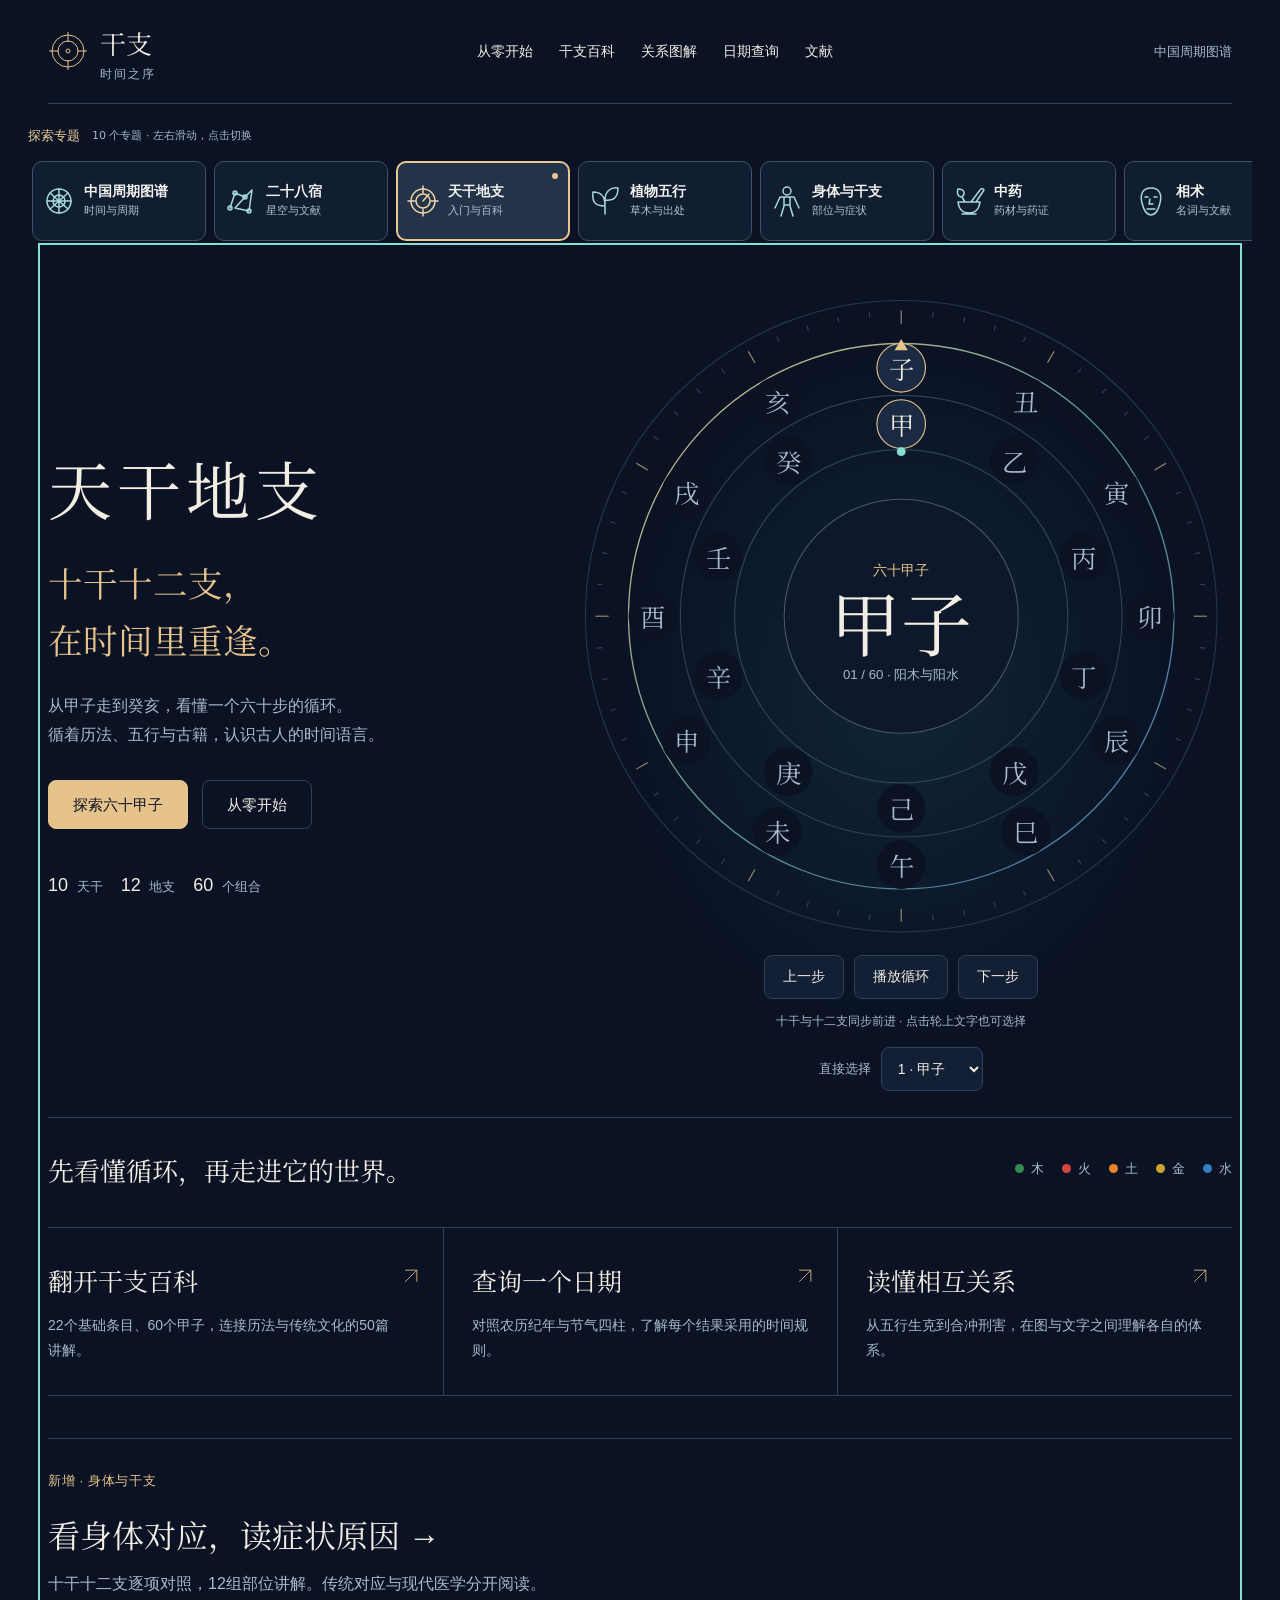
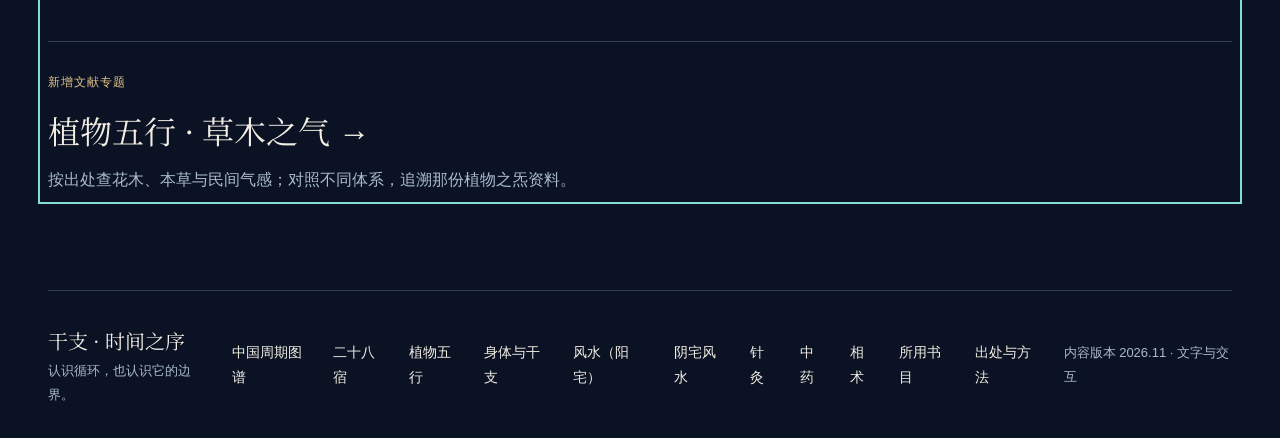
==== commit 2782ad75: "feat(fengshui): add separate residential and burial reading topics" ====
--- a/ganzhi/index.html
+++ b/ganzhi/index.html
@@ -5,13 +5,13 @@
  <meta name="theme-color" content="#0a1224"><meta name="page-type" content="software"><meta name="site-kind" content="software">
  <title>天干地支 · 时间之序</title><meta name="description" content="从十天干、十二地支走进六十甲子。互动循环盘、干支百科、1901—2100日期查询，以及有出处的历法与传统文化讲解。">
  <link rel="icon" href="icon.svg" type="image/svg+xml"><link rel="stylesheet" href="styles.css">
-<link rel="stylesheet" href="books.css"><link rel="stylesheet" href="acupuncture.css"><link rel="stylesheet" href="../shared/topics.css"></head>
+<link rel="stylesheet" href="books.css"><link rel="stylesheet" href="acupuncture.css"><link rel="stylesheet" href="fengshui.css"><link rel="stylesheet" href="../shared/topics.css"></head>
 <body>
  <a class="skip-link" href="#main">跳到正文</a>
  <header class="site-header wrap"><a class="brand" href="#home"><svg viewBox="0 0 40 40" aria-hidden="true"><circle cx="20" cy="20" r="16"/><circle cx="20" cy="20" r="10"/><path d="M20 1v10m0 18v10M1 20h10m18 0h10"/><circle cx="20" cy="20" r="2"/></svg><span>干支<span class="brand-sub">时间之序</span></span></a><nav aria-label="主导航"><a href="#guide/0">从零开始</a><a href="#library">干支百科</a><a href="#relations">关系图解</a><a href="#calendar">日期查询</a><a href="#sources">文献</a></nav><a class="atlas-link" href="../">中国周期图谱</a></header>
-<!-- topic-switcher:start --><nav class="topic-switcher" aria-label="专题切换" data-topic-site="ganzhi"><p>探索专题<span>8 个专题 · <span class="topic-scroll-hint">左右滑动，</span>点击切换</span></p><div><a href="../" data-topic="atlas"><svg viewBox="0 0 32 32" aria-hidden="true"><circle cx="16" cy="16" r="12"/><path d="M4 16h24M16 4v24M7 8l18 16M7 24 25 8"/><circle cx="16" cy="16" r="6"/></svg><span><strong>中国周期图谱</strong><small>时间与周期</small></span></a><a href="../mansions/" data-topic="mansions"><svg viewBox="0 0 32 32" aria-hidden="true"><path d="m5 23 5-15 10 4 7-7-3 21-14-3 10-11"/><circle cx="10" cy="8" r="2"/><circle cx="20" cy="12" r="2"/><circle cx="24" cy="26" r="2"/><circle cx="5" cy="23" r="2"/></svg><span><strong>二十八宿</strong><small>星空与文献</small></span></a><a href="#home" data-topic="ganzhi"><svg viewBox="0 0 32 32" aria-hidden="true"><circle cx="16" cy="16" r="12"/><circle cx="16" cy="16" r="7"/><path d="M16 1v7m0 16v7M1 16h7m16 0h7M16 16l6-7"/></svg><span><strong>天干地支</strong><small>入门与百科</small></span></a><a href="#plants" data-topic="plants"><svg viewBox="0 0 32 32" aria-hidden="true"><path d="M16 29V13M16 21C5 21 3 16 4 7c9 0 12 5 12 14Zm0-6C16 6 22 2 29 3c0 9-4 13-13 12Z"/></svg><span><strong>植物五行</strong><small>草木与出处</small></span></a><a href="#body" data-topic="body"><svg viewBox="0 0 32 32" aria-hidden="true"><circle cx="16" cy="6" r="4"/><path d="M9 12h14l5 11M9 12 4 23m9-10v8l-3 10m9-18v8l3 10M13 20h6"/></svg><span><strong>身体与干支</strong><small>部位与症状</small></span></a><a href="#herbs" data-topic="herbs"><svg viewBox="0 0 32 32" aria-hidden="true"><path d="M5 17h22c-1 8-5 11-11 11S6 25 5 17Zm4 12h14M18 17 27 5q2-3 4 0L23 17M9 12C4 12 4 7 5 4c6 0 8 4 4 8Zm0 0 3 5"/></svg><span><strong>中药</strong><small>药材与药证</small></span></a><a href="#physiognomy" data-topic="physiognomy"><svg viewBox="0 0 32 32" aria-hidden="true"><path d="M16 3C7 3 5 10 7 18s5 12 9 12 7-4 9-12S25 3 16 3ZM10 12h3m6 0h3m-7 2-1 5h4m-6 5h8"/></svg><span><strong>相术</strong><small>名词与文献</small></span></a><a href="#acupuncture" data-topic="acupuncture"><svg viewBox="0 0 32 32" aria-hidden="true"><path d="M10 4 22 28M8 5l5-2M19 28l5-2M7 24 25 6M5 22l4 4M23 4l4 4"/><circle cx="16" cy="16" r="6"/></svg><span><strong>针灸</strong><small>经络与穴位</small></span></a></div></nav><!-- topic-switcher:end -->
+<!-- topic-switcher:start --><nav class="topic-switcher" aria-label="专题切换" data-topic-site="ganzhi"><p>探索专题<span>10 个专题 · <span class="topic-scroll-hint">左右滑动，</span>点击切换</span></p><div><a href="../" data-topic="atlas"><svg viewBox="0 0 32 32" aria-hidden="true"><circle cx="16" cy="16" r="12"/><path d="M4 16h24M16 4v24M7 8l18 16M7 24 25 8"/><circle cx="16" cy="16" r="6"/></svg><span><strong>中国周期图谱</strong><small>时间与周期</small></span></a><a href="../mansions/" data-topic="mansions"><svg viewBox="0 0 32 32" aria-hidden="true"><path d="m5 23 5-15 10 4 7-7-3 21-14-3 10-11"/><circle cx="10" cy="8" r="2"/><circle cx="20" cy="12" r="2"/><circle cx="24" cy="26" r="2"/><circle cx="5" cy="23" r="2"/></svg><span><strong>二十八宿</strong><small>星空与文献</small></span></a><a href="#home" data-topic="ganzhi"><svg viewBox="0 0 32 32" aria-hidden="true"><circle cx="16" cy="16" r="12"/><circle cx="16" cy="16" r="7"/><path d="M16 1v7m0 16v7M1 16h7m16 0h7M16 16l6-7"/></svg><span><strong>天干地支</strong><small>入门与百科</small></span></a><a href="#plants" data-topic="plants"><svg viewBox="0 0 32 32" aria-hidden="true"><path d="M16 29V13M16 21C5 21 3 16 4 7c9 0 12 5 12 14Zm0-6C16 6 22 2 29 3c0 9-4 13-13 12Z"/></svg><span><strong>植物五行</strong><small>草木与出处</small></span></a><a href="#body" data-topic="body"><svg viewBox="0 0 32 32" aria-hidden="true"><circle cx="16" cy="6" r="4"/><path d="M9 12h14l5 11M9 12 4 23m9-10v8l-3 10m9-18v8l3 10M13 20h6"/></svg><span><strong>身体与干支</strong><small>部位与症状</small></span></a><a href="#herbs" data-topic="herbs"><svg viewBox="0 0 32 32" aria-hidden="true"><path d="M5 17h22c-1 8-5 11-11 11S6 25 5 17Zm4 12h14M18 17 27 5q2-3 4 0L23 17M9 12C4 12 4 7 5 4c6 0 8 4 4 8Zm0 0 3 5"/></svg><span><strong>中药</strong><small>药材与药证</small></span></a><a href="#physiognomy" data-topic="physiognomy"><svg viewBox="0 0 32 32" aria-hidden="true"><path d="M16 3C7 3 5 10 7 18s5 12 9 12 7-4 9-12S25 3 16 3ZM10 12h3m6 0h3m-7 2-1 5h4m-6 5h8"/></svg><span><strong>相术</strong><small>名词与文献</small></span></a><a href="#acupuncture" data-topic="acupuncture"><svg viewBox="0 0 32 32" aria-hidden="true"><path d="M10 4 22 28M8 5l5-2M19 28l5-2M7 24 25 6M5 22l4 4M23 4l4 4"/><circle cx="16" cy="16" r="6"/></svg><span><strong>针灸</strong><small>经络与穴位</small></span></a><a href="#fengshui" data-topic="fengshui"><svg viewBox="0 0 32 32" aria-hidden="true"><path d="m3 15 13-11 13 11M7 13v15h18V13M13 28V18h6v10"/></svg><span><strong>风水（阳宅）</strong><small>方位与居住</small></span></a><a href="#yinfengshui" data-topic="yinfengshui"><svg viewBox="0 0 32 32" aria-hidden="true"><path d="m2 23 8-15 7 11 5-15 9 19M2 28q8-6 15 0t14 0"/></svg><span><strong>阴宅风水</strong><small>山水与文献</small></span></a></div></nav><!-- topic-switcher:end -->
  <main id="main" class="wrap" tabindex="-1"><p class="loading" role="status">正在展开时间之序…</p></main>
- <footer class="site-footer wrap"><span>干支 · 时间之序<small>认识循环，也认识它的边界。</small></span><div><a href="../">中国周期图谱</a><a href="../mansions/">二十八宿</a><a href="#plants">植物五行</a><a href="#body">身体与干支</a><a href="#acupuncture">针灸</a><a href="#herbs">中药</a><a href="#physiognomy">相术</a><a href="#books">所用书目</a><a href="#sources">出处与方法</a></div><small>内容版本 2026.11 · 文字与交互</small></footer>
+ <footer class="site-footer wrap"><span>干支 · 时间之序<small>认识循环，也认识它的边界。</small></span><div><a href="../">中国周期图谱</a><a href="../mansions/">二十八宿</a><a href="#plants">植物五行</a><a href="#body">身体与干支</a><a href="#fengshui">风水（阳宅）</a><a href="#yinfengshui">阴宅风水</a><a href="#acupuncture">针灸</a><a href="#herbs">中药</a><a href="#physiognomy">相术</a><a href="#books">所用书目</a><a href="#sources">出处与方法</a></div><small>内容版本 2026.11 · 文字与交互</small></footer>
  <noscript><p class="wrap">交互需要启用JavaScript。可直接查看<a href="data/content.json">全部文字资料</a>和<a href="data/sources.json">来源清单</a>。</p></noscript>
  <script src="vendor/lunar.js"></script><script type="module" src="app.mjs"></script>
 <script type="module" src="../shared/topics.mjs"></script></body></html>
--- a/ganzhi/fengshui.css
+++ b/ganzhi/fengshui.css
@@ -0,0 +1,5 @@
+.feng-hero{grid-template-columns:1.15fr 1fr;gap:48px}.feng-hero .feng-kicker{color:var(--gold);font-size:14px;letter-spacing:.08em;margin-bottom:18px}.feng-hero .feng-scope{font-size:13px;color:var(--muted);margin-top:26px}.feng-compass,.feng-landscape{width:100%;max-width:440px;margin:auto}.feng-compass svg,.feng-landscape svg{width:100%;height:auto;display:block}.feng-compass circle,.feng-compass path{fill:none;stroke:#657e91;stroke-width:1}.feng-compass text{text-anchor:middle;dominant-baseline:middle;fill:#d9c598;font:16px var(--serif)}.feng-compass .feng-cardinals text{font:13px var(--sans);fill:var(--muted)}.feng-compass .feng-center{font-size:54px;fill:var(--ink)}.feng-compass .feng-axis{font:15px var(--sans);fill:#93ceca}.feng-compass .feng-pointer{fill:var(--gold);stroke:var(--gold)}.feng-compass>p,.feng-landscape>p{text-align:center;font-size:12px;color:var(--muted)}.feng-direction-tool{border-top:1px solid var(--line);padding:28px 0 36px;display:grid;grid-template-columns:1fr 1fr;gap:40px}.feng-direction-tool h2{font-size:24px;margin-bottom:12px}.feng-direction-tool p{font-size:14px;color:var(--muted)}.feng-direction-tool .small{font-size:12px}.feng-mountains{display:grid;grid-template-columns:repeat(6,1fr);gap:8px;align-content:start}.feng-mountains button{min-width:0;min-height:44px;font-family:var(--serif);font-size:19px;padding:5px}.feng-mountains button[aria-pressed=true]{background:var(--gold);color:var(--bg)}.feng-terrain{stroke:#97b6a2;stroke-width:1.5;fill:none;stroke-linejoin:round}.feng-terrain .feng-water{stroke:#7eb9db;stroke-width:2}.feng-terrain .feng-view{stroke:#d9c598;stroke-dasharray:3 4}.feng-leader{stroke:#536e74;fill:none}.feng-hit{fill:transparent;stroke:transparent}.feng-dot{fill:var(--gold)}.feng-landscape text{fill:var(--ink);font:14px var(--sans)}.feng-landscape a:hover .feng-hit,.feng-landscape a:focus .feng-hit{fill:#e6c38b22;stroke:var(--gold)}.feng-landscape a:focus{outline:none}.feng-results{display:grid;grid-template-columns:repeat(2,minmax(0,1fr));column-gap:48px}.feng-row{display:grid;grid-template-columns:74px minmax(0,1fr) 18px;gap:16px;align-items:baseline;border-top:1px solid var(--line);padding:24px 0;min-width:0}.feng-row>span{font-size:12px;color:var(--gold)}.feng-row h3{font:22px/1.6 var(--serif);margin:0 0 8px}.feng-row p{font-size:14px;line-height:1.9;color:var(--muted);margin:0}.feng-row>b{font-weight:400;color:var(--cyan)}.feng-row:hover{background:var(--panel)}.feng-local-nav{display:flex;gap:24px;flex-wrap:wrap;padding-top:18px}.feng-local-nav a{display:inline-flex;align-items:center;min-height:44px;font-size:14px;color:var(--cyan)}.feng-reading h2{scroll-margin-top:28px}.feng-caution{border-left:2px solid var(--gold);padding:12px 18px;background:#e6c38b08}.feng-reading .book-next a{max-width:48%;overflow-wrap:anywhere}.feng-reading .article section .small{font-size:13px}.feng-reading .related a{max-width:100%;overflow-wrap:anywhere}
+@media(max-width:1000px){.feng-hero{gap:24px}.feng-results{column-gap:24px}.feng-row{grid-template-columns:55px minmax(0,1fr) 16px;gap:10px}.feng-direction-tool{gap:24px}}
+@media(max-width:760px){.feng-hero{display:block}.feng-compass,.feng-landscape{max-width:350px;margin-top:24px}.feng-direction-tool{grid-template-columns:1fr;gap:20px}.feng-mountains{grid-template-columns:repeat(4,1fr)}.feng-results{grid-template-columns:1fr}.feng-row{grid-template-columns:60px minmax(0,1fr) 16px}.feng-row h3{font-size:21px}.feng-local-nav{gap:16px}.feng-hero .feng-kicker{font-size:13px;margin-bottom:12px}}
+@media print{.feng-mountains,.feng-local-nav{display:none}.feng-row h3,.feng-row p{color:#111}}
+
--- a/shared/topics.css
+++ b/shared/topics.css
@@ -1,5 +1,5 @@
 /* Shared navigation uses its own tokens to remain legible in each site's theme. */
-.topic-switcher{box-sizing:border-box;width:min(1320px,calc(100% - 96px));margin:22px auto 0;padding:0;color:#eef1ed;font-family:system-ui,"Microsoft YaHei",sans-serif}.topic-switcher *{box-sizing:border-box}.topic-switcher>p{display:flex;gap:12px;align-items:center;margin:0 0 10px;font-size:13px;color:#eacb98;line-height:1.5}.topic-switcher>p>span{color:#a5b6c9;font-size:11px}.topic-switcher>div{display:grid;grid-template-columns:repeat(8,minmax(0,1fr));gap:10px}.topic-switcher a{display:flex;align-items:center;gap:9px;min-height:80px;padding:14px 10px;border:1px solid #40516b;border-radius:10px;background:#111d31;color:#f1f3ee;text-decoration:none;position:relative;transition:border-color .18s,background .18s}.topic-switcher a:hover{border-color:#89d7d1;background:#1b2c42;color:#fff}.topic-switcher a[aria-current=page]{border:2px solid #e9c78f;background:#23334a;padding:13px 9px}.topic-switcher a[aria-current=page]:after{content:'';position:absolute;right:10px;top:10px;width:6px;height:6px;border-radius:50%;background:#e9c78f}.topic-switcher svg{display:block;flex:0 0 32px;width:32px;height:32px;fill:none;stroke:#a7dbdb;stroke-width:1.5;stroke-linecap:round;stroke-linejoin:round}.topic-switcher a[aria-current=page] svg{stroke:#f0d5aa}.topic-switcher strong{display:block;font-size:14px;font-weight:600;line-height:1.6;white-space:nowrap}.topic-switcher small{display:block;font-size:11px;line-height:1.7;color:#b4c3d4;white-space:nowrap}.topic-switcher a:focus-visible{outline:3px solid #89e9df;outline-offset:4px}
+.topic-switcher{box-sizing:border-box;width:min(1320px,calc(100% - 96px));margin:22px auto 0;padding:0;color:#eef1ed;font-family:system-ui,"Microsoft YaHei",sans-serif}.topic-switcher *{box-sizing:border-box}.topic-switcher>p{display:flex;gap:12px;align-items:center;margin:0 0 10px;font-size:13px;color:#eacb98;line-height:1.5}.topic-switcher>p>span{color:#a5b6c9;font-size:11px}.topic-switcher>div{display:grid;grid-template-columns:repeat(5,minmax(0,1fr));gap:10px}.topic-switcher a{display:flex;align-items:center;gap:9px;min-height:80px;padding:14px 10px;border:1px solid #40516b;border-radius:10px;background:#111d31;color:#f1f3ee;text-decoration:none;position:relative;transition:border-color .18s,background .18s}.topic-switcher a:hover{border-color:#89d7d1;background:#1b2c42;color:#fff}.topic-switcher a[aria-current=page]{border:2px solid #e9c78f;background:#23334a;padding:13px 9px}.topic-switcher a[aria-current=page]:after{content:'';position:absolute;right:10px;top:10px;width:6px;height:6px;border-radius:50%;background:#e9c78f}.topic-switcher svg{display:block;flex:0 0 32px;width:32px;height:32px;fill:none;stroke:#a7dbdb;stroke-width:1.5;stroke-linecap:round;stroke-linejoin:round}.topic-switcher a[aria-current=page] svg{stroke:#f0d5aa}.topic-switcher strong{display:block;font-size:14px;font-weight:600;line-height:1.6;white-space:nowrap}.topic-switcher small{display:block;font-size:11px;line-height:1.7;color:#b4c3d4;white-space:nowrap}.topic-switcher a:focus-visible{outline:3px solid #89e9df;outline-offset:4px}
 
 .topic-scroll-hint{display:none}
 @media(max-width:1380px){.topic-switcher{width:calc(100% - 56px)}.topic-switcher>div{display:flex;overflow-x:auto;gap:8px;padding:5px 4px 12px;scroll-snap-type:x proximity;scrollbar-width:thin;scrollbar-color:#647c94 #111d31}.topic-switcher a{flex:0 0 174px;scroll-snap-align:center}.topic-scroll-hint{display:inline}}
